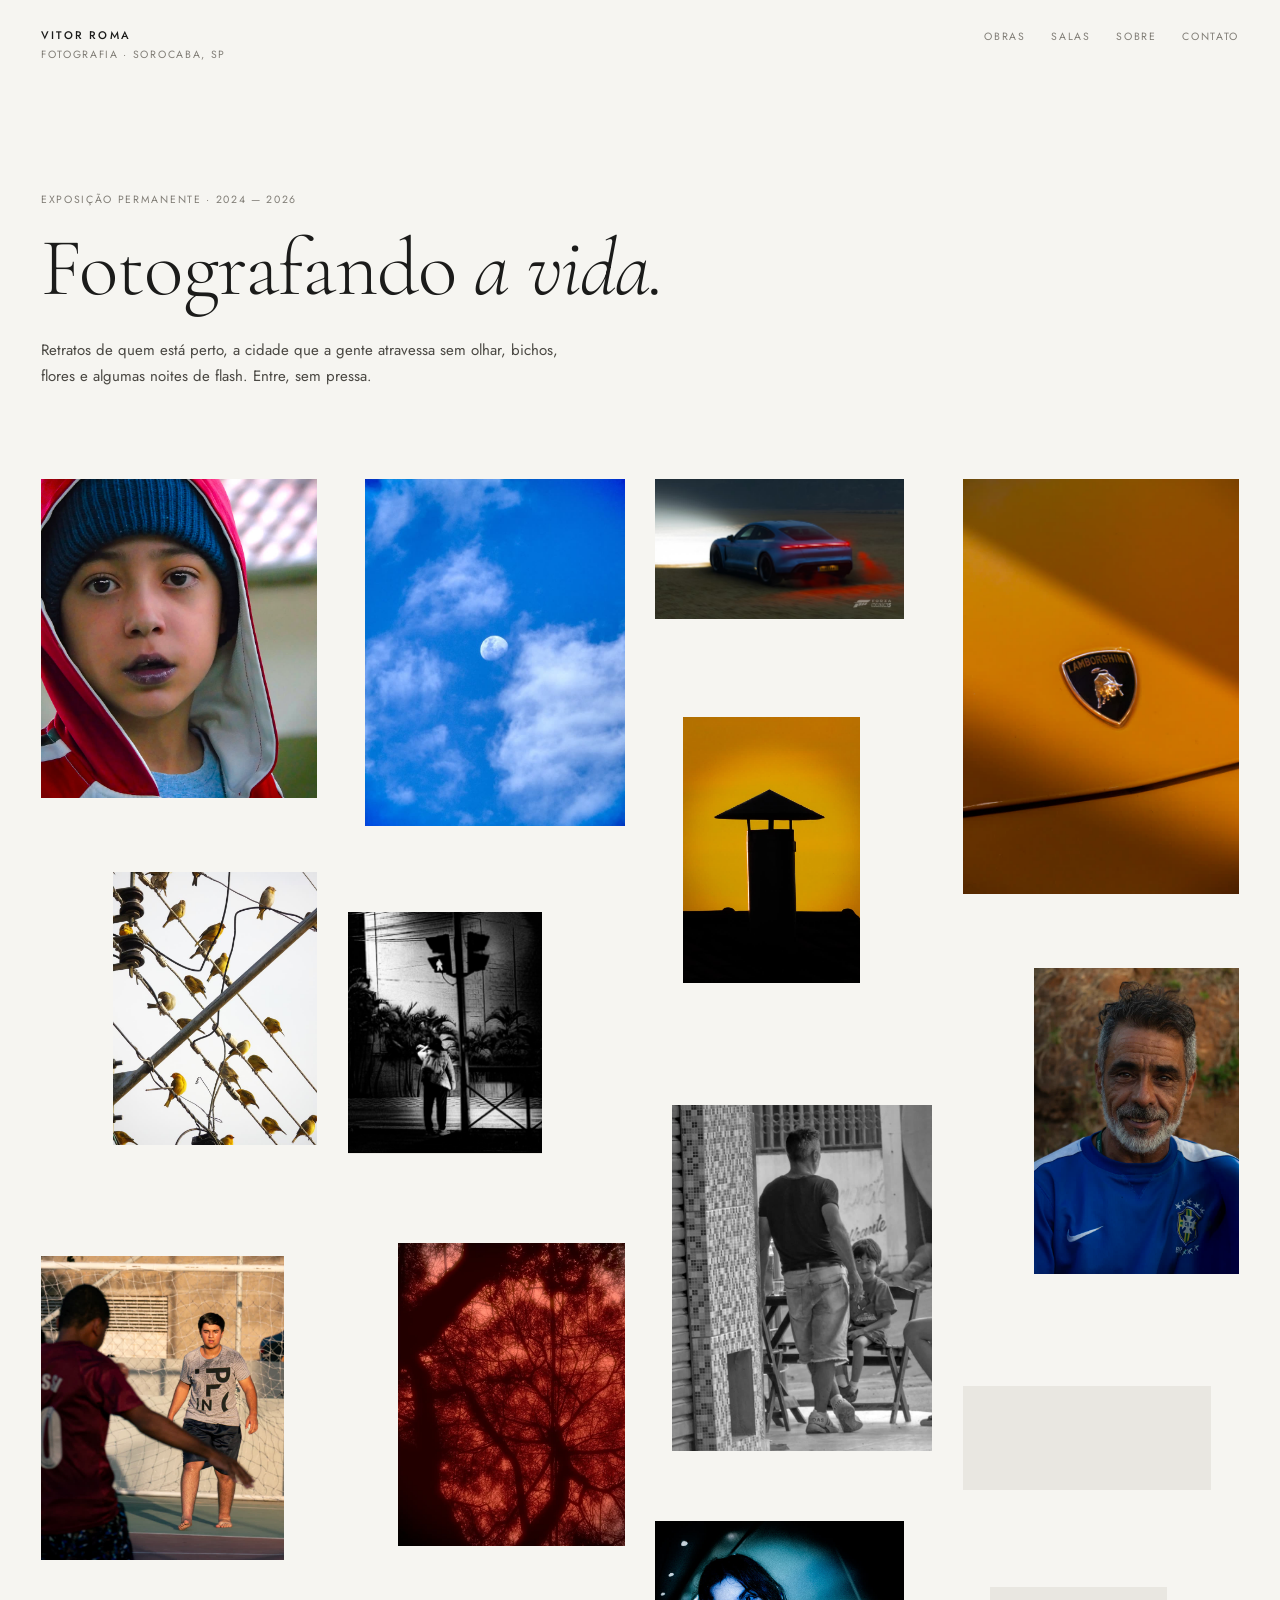
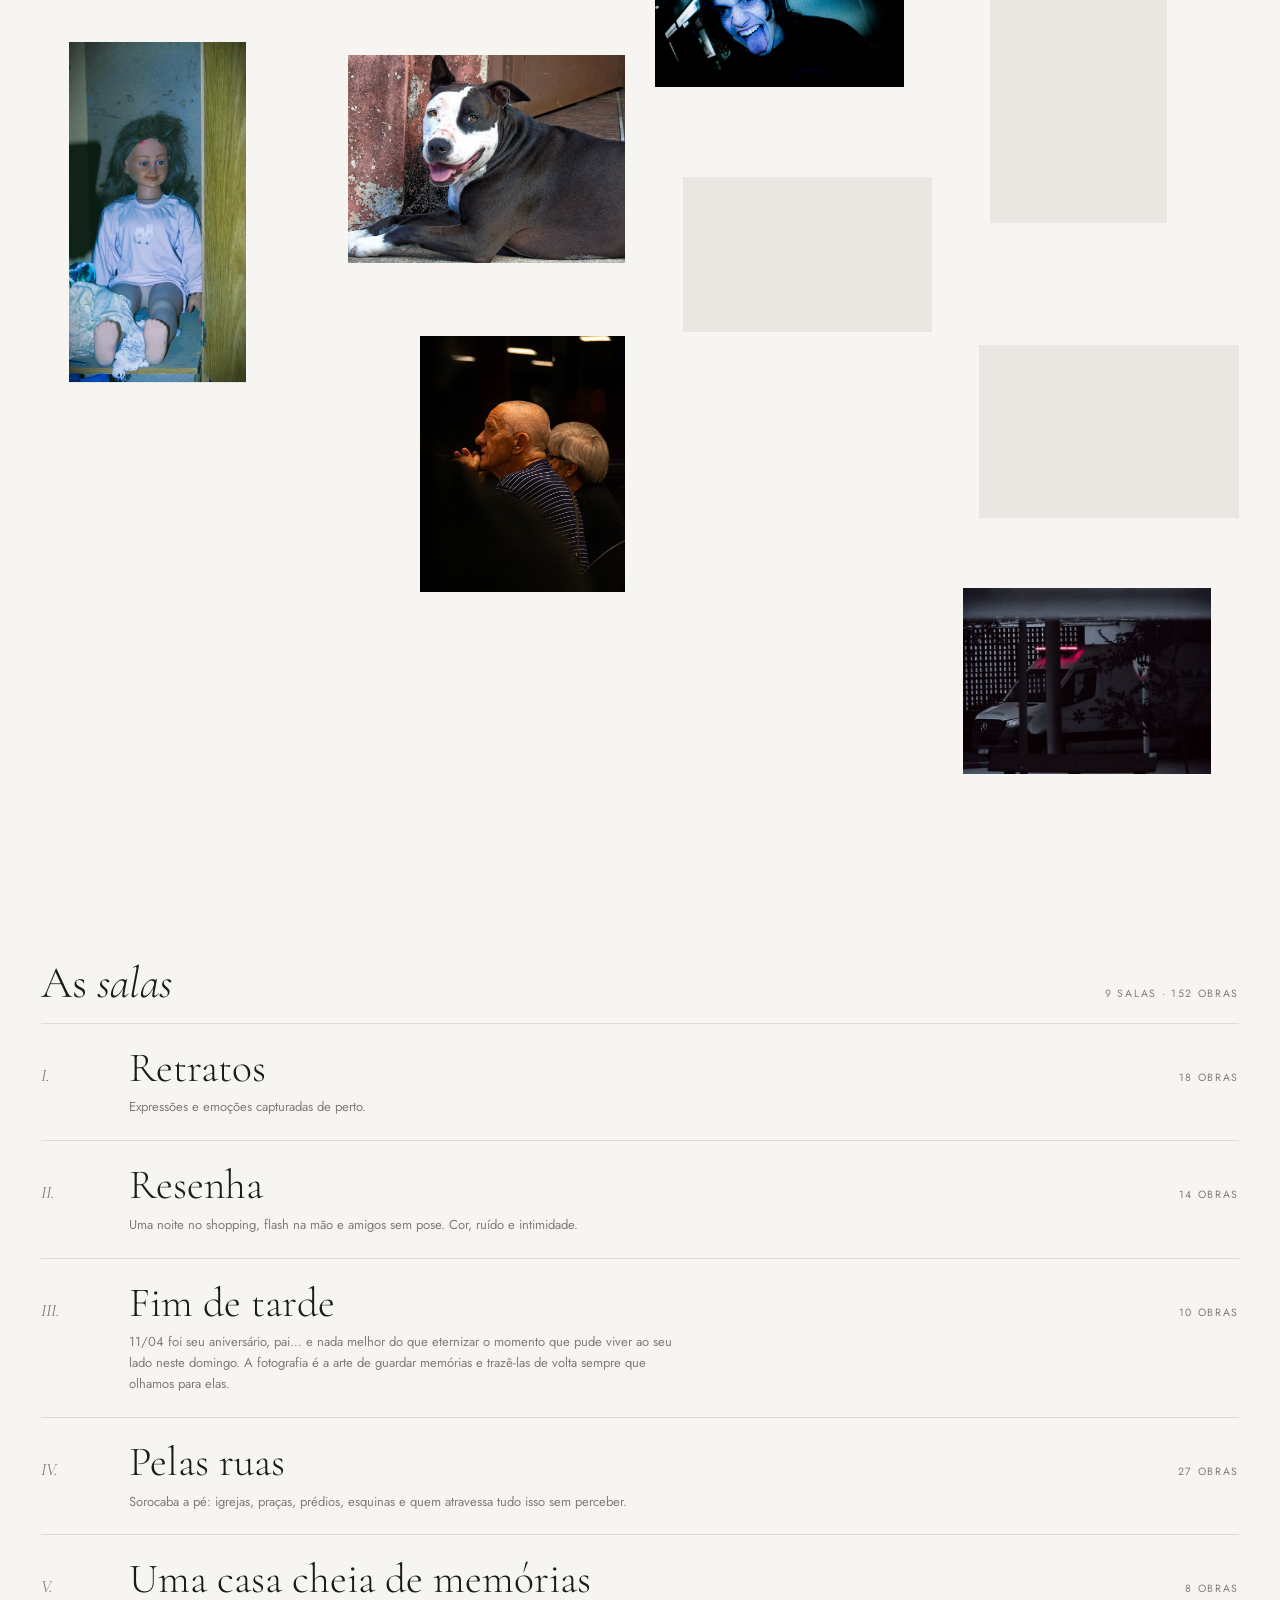
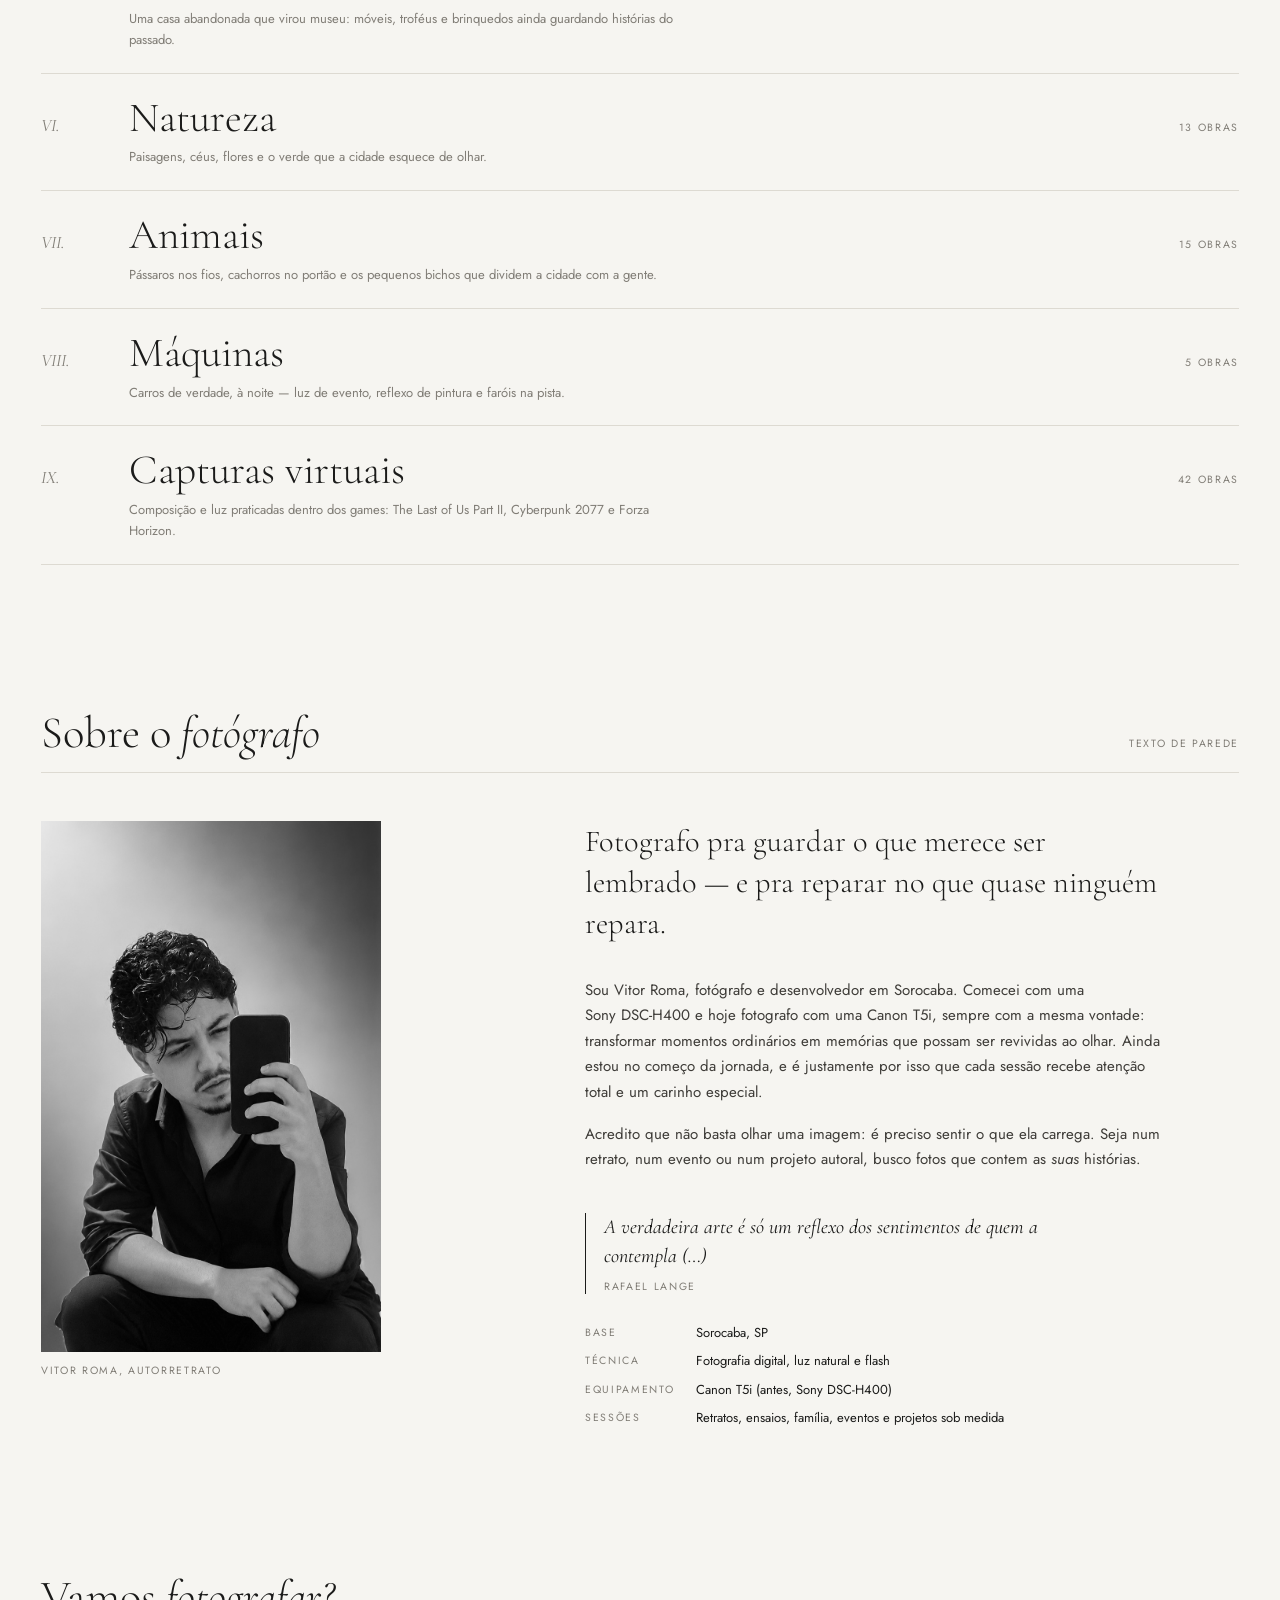
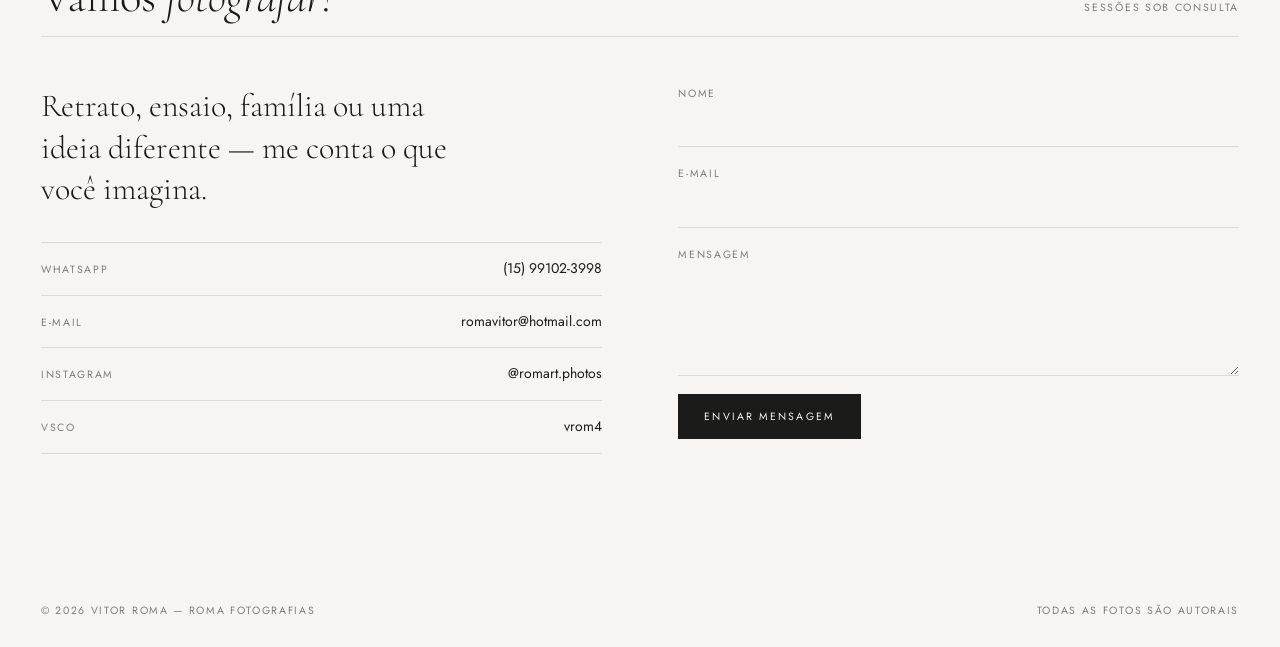
==== index.html @ 72757353 "fix(sobre): texto novo e modelos de câmera sem quebra no hífen Co-Authored-By: Claude Opus 5.5 <nore" ====
<!DOCTYPE html>
<html lang="pt-BR">
<head>
    <meta charset="UTF-8">
    <meta name="viewport" content="width=device-width, initial-scale=1.0">
    <title>Vitor Roma — Fotografia | Sorocaba/SP</title>
    <meta name="description" content="Exposição permanente de Vitor Roma, fotógrafo em Sorocaba/SP: retratos, cidade, natureza e noites de flash. Sessões e ensaios sob consulta.">
    <link rel="canonical" href="https://romavitordev.github.io/romafotografias/">
    <link rel="icon" type="image/svg+xml" href="favicon.svg">
    <link rel="icon" type="image/png" sizes="32x32" href="favicon.png">
    <link rel="shortcut icon" href="favicon.ico">
    <link rel="apple-touch-icon" href="apple-touch-icon.png">

    <meta property="og:type" content="website">
    <meta property="og:locale" content="pt_BR">
    <meta property="og:url" content="https://romavitordev.github.io/romafotografias/">
    <meta property="og:site_name" content="Roma Fotografias">
    <meta property="og:title" content="Vitor Roma — Fotografia">
    <meta property="og:description" content="Exposição permanente: retratos, cidade, natureza e noites de flash. Sorocaba/SP.">
    <meta property="og:image" content="https://romavitordev.github.io/romafotografias/TardeFotos/tar_sorriso.jpg">
    <meta name="twitter:card" content="summary_large_image">

    <link rel="preconnect" href="https://fonts.googleapis.com">
    <link rel="preconnect" href="https://fonts.gstatic.com" crossorigin>
    <link href="https://fonts.googleapis.com/css2?family=Cormorant+Garamond:ital,wght@0,300;0,400;1,300;1,400&family=Jost:wght@400;500&display=swap" rel="stylesheet">
    <link rel="stylesheet" href="assets/styles.css">
    <link rel="preload" href="galeria/fotos.json" as="fetch" crossorigin>
    <meta name="theme-color" content="#f6f5f1">

    <script type="application/ld+json">
    {
      "@context": "https://schema.org",
      "@type": "Person",
      "name": "Vitor Roma",
      "jobTitle": "Fotógrafo",
      "url": "https://romavitordev.github.io/romafotografias/",
      "image": "https://romavitordev.github.io/romafotografias/perfil/selfie.jpg",
      "address": { "@type": "PostalAddress", "addressLocality": "Sorocaba", "addressRegion": "SP", "addressCountry": "BR" },
      "sameAs": ["https://instagram.com/romart.photos", "https://vsco.co/vrom4/gallery"]
    }
    </script>
</head>
<body>
    <a class="pular" href="#obras">Pular para as obras</a>

    <header class="topo">
        <a class="assinatura" href="index.html" aria-label="Vitor Roma — início">
            <strong>Vitor Roma</strong>
            <span>Fotografia · Sorocaba, SP</span>
        </a>
        <nav class="menu" aria-label="Navegação principal">
            <a href="#obras">Obras</a>
            <a href="#salas">Salas</a>
            <a href="#sobre">Sobre</a>
            <a href="#contato">Contato</a>
        </nav>
    </header>

    <main>
        <section class="abertura" aria-labelledby="titulo-expo">
            <p class="rotulo">Exposição permanente · 2024 — <span data-ano>2026</span></p>
            <h1 id="titulo-expo">Fotografando <em>a vida.</em></h1>
            <p class="texto">
                Retratos de quem está perto, a cidade que a gente atravessa sem olhar,
                bichos, flores e algumas noites de flash. Entre, sem pressa.
            </p>
        </section>

        <section id="obras" aria-label="Obras em destaque">
            <div id="parede-destaques" class="parede">
                <noscript><p class="rotulo">Ative o JavaScript para ver a exposição — ou veja as fotos no
                <a href="https://instagram.com/romart.photos">Instagram</a>.</p></noscript>
            </div>
        </section>

        <section id="salas" class="secao" aria-labelledby="titulo-salas">
            <div class="secao-cabeca">
                <h2 id="titulo-salas">As <em>salas</em></h2>
                <p class="rotulo" id="contagem-obras"></p>
            </div>
            <ol id="indice-salas" class="salas"></ol>
        </section>

        <section id="sobre" class="secao" aria-labelledby="titulo-sobre">
            <div class="secao-cabeca">
                <h2 id="titulo-sobre">Sobre o <em>fotógrafo</em></h2>
                <p class="rotulo">Texto de parede</p>
            </div>
            <div class="sobre">
                <figure>
                    <img src="perfil/selfie.jpg" alt="Vitor Roma" width="865" height="1350" loading="lazy">
                    <figcaption class="rotulo">Vitor Roma, autorretrato</figcaption>
                </figure>
                <div class="texto">
                    <p class="grande">
                        Fotografo pra guardar o que merece ser lembrado — e pra
                        reparar no que quase ninguém repara.
                    </p>
                    <p>
                        Sou Vitor Roma, fotógrafo e desenvolvedor em Sorocaba. Comecei com uma
                        <span class="inteiro">Sony DSC-H400</span> e hoje fotografo com uma
                        <span class="inteiro">Canon T5i</span>, sempre com a mesma vontade:
                        transformar momentos ordinários em memórias que possam ser revividas
                        ao olhar. Ainda estou no começo da jornada, e é justamente por isso que
                        cada sessão recebe atenção total e um carinho especial.
                    </p>
                    <p>
                        Acredito que não basta olhar uma imagem: é preciso sentir o que ela carrega.
                        Seja num retrato, num evento ou num projeto autoral, busco fotos que contem
                        as <em>suas</em> histórias.
                    </p>
                    <blockquote>
                        A verdadeira arte é só um reflexo dos sentimentos de quem a contempla (…)
                        <cite>Rafael Lange</cite>
                    </blockquote>
                    <dl class="ficha">
                        <dt>Base</dt><dd>Sorocaba, SP</dd>
                        <dt>Técnica</dt><dd>Fotografia digital, luz natural e flash</dd>
                        <dt>Equipamento</dt><dd><span class="inteiro">Canon T5i</span> (antes, <span class="inteiro">Sony DSC-H400</span>)</dd>
                        <dt>Sessões</dt><dd>Retratos, ensaios, família, eventos e projetos sob medida</dd>
                    </dl>
                </div>
            </div>
        </section>

        <section id="contato" class="secao" aria-labelledby="titulo-contato">
            <div class="secao-cabeca">
                <h2 id="titulo-contato">Vamos <em>fotografar?</em></h2>
                <p class="rotulo">Sessões sob consulta</p>
            </div>
            <div class="contato">
                <div>
                    <p class="convite">Retrato, ensaio, família ou uma ideia diferente — me conta o que você imagina.</p>
                    <ul class="canais">
                        <li><a href="https://wa.me/5515991023998?text=Oi%2C%20Vitor!%20Vi%20seu%20site%20e%20quero%20conversar%20sobre%20uma%20sess%C3%A3o%20de%20fotos." target="_blank" rel="noopener noreferrer"><span>WhatsApp</span><span>(15) 99102-3998</span></a></li>
                        <li><a href="mailto:romavitor@hotmail.com"><span>E-mail</span><span>romavitor@hotmail.com</span></a></li>
                        <li><a href="https://instagram.com/romart.photos" target="_blank" rel="noopener noreferrer"><span>Instagram</span><span>@romart.photos</span></a></li>
                        <li><a href="https://vsco.co/vrom4/gallery" target="_blank" rel="noopener noreferrer"><span>VSCO</span><span>vrom4</span></a></li>
                    </ul>
                </div>

                <form id="form-contato" class="form" action="https://formspree.io/f/xzdjebek" method="POST">
                    <label><span class="rotulo">Nome</span><input type="text" name="nome" autocomplete="name" required></label>
                    <label><span class="rotulo">E-mail</span><input type="email" name="email" autocomplete="email" required></label>
                    <label><span class="rotulo">Mensagem</span><textarea name="mensagem" required></textarea></label>
                    <input type="hidden" name="_subject" value="Novo contato do site Roma Fotografias">
                    <button type="submit">Enviar mensagem</button>
                    <p id="form-status" class="form-status" role="status" aria-live="polite"></p>
                </form>
            </div>
        </section>
    </main>

    <footer class="rodape">
        <p class="rotulo">© <span data-ano>2026</span> Vitor Roma — Roma Fotografias</p>
        <p class="rotulo">Todas as fotos são autorais</p>
    </footer>

    <div id="lightbox" class="lightbox" role="dialog" aria-modal="true" aria-label="Obra ampliada" aria-hidden="true">
        <div class="lb-topo">
            <span class="rotulo lb-contador"></span>
            <button class="fechar" type="button">Fechar ✕</button>
        </div>
        <div class="lb-palco"><img src="" alt=""></div>
        <div class="lb-base">
            <p class="rotulo lb-legenda"><b></b><span></span></p>
            <div class="lb-nav">
                <button class="ant" type="button">← Anterior</button>
                <button class="prox" type="button">Próxima →</button>
            </div>
        </div>
    </div>

    <script src="assets/main.js" defer></script>
</body>
</html>
---- assets/styles.css ----
/* ============================================================
   ROMA FOTOGRAFIAS — exposição
   Parede branca, tipografia pequena, fotos penduradas em
   alturas e larguras diferentes. A foto é o assunto; o resto
   sai do caminho.
   ============================================================ */

:root {
  --parede: #f6f5f1;
  --tinta: #1b1b1a;
  --suave: #807d76;
  --linha: #dddad2;
  --serif: 'Cormorant Garamond', 'Times New Roman', serif;
  --sans: 'Jost', 'Helvetica Neue', Arial, sans-serif;
  --margem: clamp(16px, 3.2vw, 48px);
  --vao: clamp(18px, 2.4vw, 36px);
}

*,
*::before,
*::after { box-sizing: border-box; }

html { scroll-behavior: smooth; -webkit-text-size-adjust: 100%; }

body {
  margin: 0;
  background: var(--parede);
  color: var(--tinta);
  font-family: var(--sans);
  font-weight: 400;
  font-size: 15px;
  line-height: 1.7;
  -webkit-font-smoothing: antialiased;
  overflow-x: hidden;
}

img { display: block; max-width: 100%; height: auto; }
a { color: inherit; text-decoration: none; }
::selection { background: var(--tinta); color: var(--parede); }

:focus-visible { outline: 1px solid var(--tinta); outline-offset: 4px; }

.pular {
  position: absolute;
  left: -999px;
  top: 8px;
  background: var(--tinta);
  color: var(--parede);
  padding: 6px 12px;
  z-index: 100;
}
.pular:focus { left: 8px; }

/* ---------- Rótulos (o "texto de museu") ---------- */
.rotulo {
  font-family: var(--sans);
  font-size: 10.5px;
  font-weight: 400;
  letter-spacing: 0.16em;
  text-transform: uppercase;
  color: var(--suave);
  margin: 0;
}

/* ---------- Cabeçalho ---------- */
.topo {
  display: flex;
  justify-content: space-between;
  align-items: flex-start;
  gap: 24px;
  padding: 26px var(--margem) 0;
}

.assinatura { display: block; line-height: 1.8; }
.assinatura strong {
  display: block;
  font-weight: 500;
  font-size: 11px;
  letter-spacing: 0.2em;
  text-transform: uppercase;
  color: var(--tinta);
}
.assinatura span {
  display: block;
  font-size: 10.5px;
  letter-spacing: 0.16em;
  text-transform: uppercase;
  color: var(--suave);
}

.menu {
  display: flex;
  flex-wrap: wrap;
  justify-content: flex-end;
  gap: 4px clamp(14px, 2vw, 28px);
  font-size: 10.5px;
  letter-spacing: 0.16em;
  text-transform: uppercase;
  padding-top: 2px;
}
.menu a { color: var(--suave); transition: color 0.25s; }
.menu a:hover,
.menu a[aria-current] { color: var(--tinta); }

/* ---------- Abertura da exposição ---------- */
.abertura {
  padding: clamp(72px, 14vh, 150px) var(--margem) clamp(56px, 10vh, 110px);
  max-width: 1100px;
}
.abertura h1,
.sala-cabeca h1 {
  font-family: var(--serif);
  font-weight: 300;
  font-size: clamp(2.6rem, 6.4vw, 5.6rem);
  line-height: 1.02;
  letter-spacing: -0.01em;
  margin: 18px 0 0;
}
.abertura h1 em,
.sala-cabeca h1 em { font-style: italic; }
.abertura p.texto {
  max-width: 34rem;
  margin: 28px 0 0;
  color: #4a4843;
}

/* ---------- A parede ---------- */
.parede {
  column-count: 4;
  column-gap: var(--vao);
  padding: 0 var(--margem);
}
@media (max-width: 1100px) { .parede { column-count: 3; } }
/* salas com poucas obras: menos colunas, parede menos vazia */
@media (min-width: 761px) { .parede.pequena { column-count: 3; } }
@media (max-width: 760px)  { .parede { column-count: 2; } }
@media (max-width: 480px)  { .parede { column-count: 1; } }

.obra {
  break-inside: avoid;
  width: var(--w, 100%);
  margin: 0 0 var(--mb, 44px) var(--ml, 0);
  cursor: zoom-in;
  opacity: 0;
  transform: translateY(14px);
  transition: opacity 0.9s ease, transform 0.9s ease;
}
.obra.on { opacity: 1; transform: none; }

.obra .moldura { display: block; background: #e9e7e1; overflow: hidden; }
.obra img { width: 100%; height: auto; transition: opacity 0.4s ease; }
.obra:hover img { opacity: 0.86; }

.obra figcaption {
  display: flex;
  gap: 10px;
  margin-top: 10px;
  font-size: 10.5px;
  letter-spacing: 0.1em;
  text-transform: uppercase;
  color: var(--suave);
  line-height: 1.5;
  opacity: 0;
  transition: opacity 0.35s ease;
}
.obra figcaption b { font-weight: 400; color: var(--tinta); }
.obra:hover figcaption,
.obra:focus-visible figcaption { opacity: 1; }
@media (hover: none) { .obra figcaption { opacity: 1; } }

/* ---------- Seções ---------- */
.secao { padding: clamp(90px, 16vh, 170px) var(--margem) 0; }
.secao-cabeca {
  display: flex;
  justify-content: space-between;
  align-items: baseline;
  gap: 20px;
  border-bottom: 1px solid var(--linha);
  padding-bottom: 14px;
}
.secao h2 {
  font-family: var(--serif);
  font-weight: 300;
  font-size: clamp(1.9rem, 3.6vw, 2.8rem);
  line-height: 1.1;
  margin: 0;
}
.secao h2 em { font-style: italic; }

/* ---------- Índice das salas ---------- */
.salas { list-style: none; margin: 0; padding: 0; }
.salas li { border-bottom: 1px solid var(--linha); }
.salas a {
  display: grid;
  grid-template-columns: 4.5rem 1fr auto;
  align-items: baseline;
  gap: 16px;
  padding: 22px 0;
  transition: padding 0.35s ease;
}
.salas .num { font-family: var(--serif); font-style: italic; font-size: 1.1rem; color: var(--suave); }
.salas .nome {
  font-family: var(--serif);
  font-weight: 300;
  font-size: clamp(1.6rem, 3.4vw, 2.6rem);
  line-height: 1.1;
}
.salas .desc {
  display: block;
  font-family: var(--sans);
  font-size: 13px;
  line-height: 1.6;
  color: var(--suave);
  margin-top: 6px;
  max-width: 34rem;
}
.salas .qtd { font-size: 10.5px; letter-spacing: 0.16em; text-transform: uppercase; color: var(--suave); white-space: nowrap; }
.salas a:hover { padding-left: 14px; }
.salas a:hover .num { color: var(--tinta); }

/* prévia da capa que acompanha o cursor (só em telas com mouse) */
.previa {
  position: fixed;
  top: 0;
  left: 0;
  width: 240px;
  pointer-events: none;
  z-index: 20;
  opacity: 0;
  transition: opacity 0.25s ease;
}
.previa.on { opacity: 1; }
.previa img { width: 100%; box-shadow: 0 18px 40px rgba(0, 0, 0, 0.12); }
@media (hover: none), (max-width: 760px) { .previa { display: none; } }

.salas .mini { display: none; }
@media (max-width: 760px) {
  .salas a { grid-template-columns: 64px 1fr; gap: 16px; align-items: center; }
  .salas .num, .salas .qtd { display: none; }
  .salas .mini { display: block; width: 64px; height: 80px; object-fit: cover; }
  .salas .nome { font-size: 1.6rem; }
  .salas a:hover { padding-left: 0; }
}

/* ---------- Sobre ---------- */
.sobre {
  display: grid;
  grid-template-columns: minmax(0, 5fr) minmax(0, 7fr);
  gap: clamp(32px, 6vw, 96px);
  margin-top: 48px;
  align-items: start;
}
.sobre figure { margin: 0; max-width: 340px; }
.sobre figure img { width: 100%; filter: grayscale(1); }
.sobre figcaption { margin-top: 10px; }
.sobre .texto p { margin: 0 0 1.1em; max-width: 36rem; color: #3e3c38; }
/* nomes de modelo (ex.: DSC-H400) nunca quebram no hífen */
.inteiro { white-space: nowrap; }
.sobre .texto p.grande {
  font-family: var(--serif);
  font-weight: 300;
  font-size: clamp(1.4rem, 2.4vw, 1.9rem);
  line-height: 1.35;
  color: var(--tinta);
}
.sobre blockquote {
  margin: 2em 0 0;
  padding: 0 0 0 18px;
  border-left: 1px solid var(--tinta);
  font-family: var(--serif);
  font-style: italic;
  font-size: 1.25rem;
  line-height: 1.45;
  max-width: 30rem;
}
.sobre blockquote cite {
  display: block;
  margin-top: 8px;
  font-family: var(--sans);
  font-style: normal;
  font-size: 10.5px;
  letter-spacing: 0.16em;
  text-transform: uppercase;
  color: var(--suave);
}
.ficha {
  display: grid;
  grid-template-columns: auto 1fr;
  gap: 6px 22px;
  margin: 2.2em 0 0;
  font-size: 13px;
}
.ficha dt { font-size: 10.5px; letter-spacing: 0.16em; text-transform: uppercase; color: var(--suave); padding-top: 2px; }
.ficha dd { margin: 0; }
@media (max-width: 760px) {
  .sobre { grid-template-columns: 1fr; }
  .sobre figure { max-width: 220px; }
}

/* ---------- Contato ---------- */
.contato {
  display: grid;
  grid-template-columns: minmax(0, 1fr) minmax(0, 1fr);
  gap: clamp(32px, 6vw, 96px);
  margin-top: 48px;
}
.contato .convite {
  font-family: var(--serif);
  font-weight: 300;
  font-size: clamp(1.5rem, 2.6vw, 2rem);
  line-height: 1.3;
  margin: 0 0 32px;
  max-width: 26rem;
}
.canais { list-style: none; margin: 0; padding: 0; }
.canais li { border-top: 1px solid var(--linha); }
.canais li:last-child { border-bottom: 1px solid var(--linha); }
.canais a {
  display: flex;
  justify-content: space-between;
  align-items: baseline;
  gap: 16px;
  padding: 14px 0;
  font-size: 14px;
}
.canais a span:first-child { font-size: 10.5px; letter-spacing: 0.16em; text-transform: uppercase; color: var(--suave); }
.canais a:hover span:last-child { text-decoration: underline; text-underline-offset: 4px; }

.form { display: grid; gap: 18px; align-content: start; }
.form label { display: grid; gap: 2px; }
.form input,
.form textarea {
  font: inherit;
  font-size: 15px;
  color: var(--tinta);
  background: transparent;
  border: 0;
  border-bottom: 1px solid var(--linha);
  border-radius: 0;
  padding: 8px 0;
  width: 100%;
  transition: border-color 0.25s;
}
.form textarea { min-height: 110px; resize: vertical; }
.form input:focus,
.form textarea:focus { outline: none; border-bottom-color: var(--tinta); }
.form button {
  justify-self: start;
  font: inherit;
  font-size: 10.5px;
  letter-spacing: 0.2em;
  text-transform: uppercase;
  color: var(--parede);
  background: var(--tinta);
  border: 0;
  padding: 14px 26px;
  cursor: pointer;
  transition: opacity 0.25s;
}
.form button:hover { opacity: 0.8; }
.form button:disabled { opacity: 0.5; cursor: wait; }
.form-status { font-size: 13px; margin: 0; min-height: 1.4em; color: var(--suave); }
.form-status.ok { color: #2f6b3a; }
.form-status.erro { color: #9b2c2c; }
@media (max-width: 760px) { .contato { grid-template-columns: 1fr; } }

/* ---------- Página de sala ---------- */
.sala-cabeca {
  padding: clamp(64px, 12vh, 130px) var(--margem) clamp(48px, 8vh, 90px);
  display: grid;
  grid-template-columns: minmax(0, 7fr) minmax(0, 4fr);
  gap: 32px;
  align-items: end;
}
.sala-cabeca .desc { color: #4a4843; max-width: 26rem; margin: 0 0 14px; }
@media (max-width: 760px) { .sala-cabeca { grid-template-columns: 1fr; gap: 20px; } }

.corredor {
  display: flex;
  justify-content: space-between;
  gap: 20px;
  margin: clamp(60px, 10vh, 110px) var(--margem) 0;
  padding-top: 18px;
  border-top: 1px solid var(--linha);
}
.corredor a { display: grid; gap: 4px; max-width: 48%; }
.corredor a:last-child { text-align: right; justify-items: end; margin-left: auto; }
.corredor strong { font-family: var(--serif); font-weight: 300; font-size: clamp(1.3rem, 2.4vw, 1.9rem); line-height: 1.15; }
.corredor a:hover strong { font-style: italic; }

/* ---------- Rodapé ---------- */
.rodape {
  display: flex;
  justify-content: space-between;
  flex-wrap: wrap;
  gap: 10px 24px;
  padding: clamp(80px, 14vh, 140px) var(--margem) 28px;
}

/* ---------- Lightbox ---------- */
.lightbox {
  position: fixed;
  inset: 0;
  z-index: 50;
  background: var(--parede);
  display: grid;
  grid-template-rows: auto minmax(0, 1fr) auto;
  opacity: 0;
  visibility: hidden;
  transition: opacity 0.3s ease, visibility 0.3s;
}
.lightbox.aberto { opacity: 1; visibility: visible; }
.lb-topo,
.lb-base {
  display: flex;
  justify-content: space-between;
  align-items: center;
  gap: 16px;
  padding: 18px var(--margem);
}
.lightbox button {
  font: inherit;
  font-size: 10.5px;
  letter-spacing: 0.16em;
  text-transform: uppercase;
  color: var(--suave);
  background: none;
  border: 0;
  padding: 8px 0;
  cursor: pointer;
}
.lightbox button:hover { color: var(--tinta); }
.lb-palco {
  display: flex;
  align-items: center;
  justify-content: center;
  min-height: 0;
  padding: 0 var(--margem);
}
.lb-palco img {
  max-width: 100%;
  max-height: 100%;
  width: auto;
  height: auto;
  object-fit: contain;
  transition: opacity 0.25s ease;
}
.lb-palco img.carregando { opacity: 0.3; }
.lb-legenda b {
  display: block;
  font-family: var(--serif);
  font-weight: 300;
  font-size: 1.25rem;
  letter-spacing: 0;
  text-transform: none;
  color: var(--tinta);
  line-height: 1.3;
}
.lb-nav { display: flex; gap: 22px; flex-shrink: 0; }

@media (prefers-reduced-motion: reduce) {
  html { scroll-behavior: auto; }
  .obra { opacity: 1; transform: none; transition: none; }
}
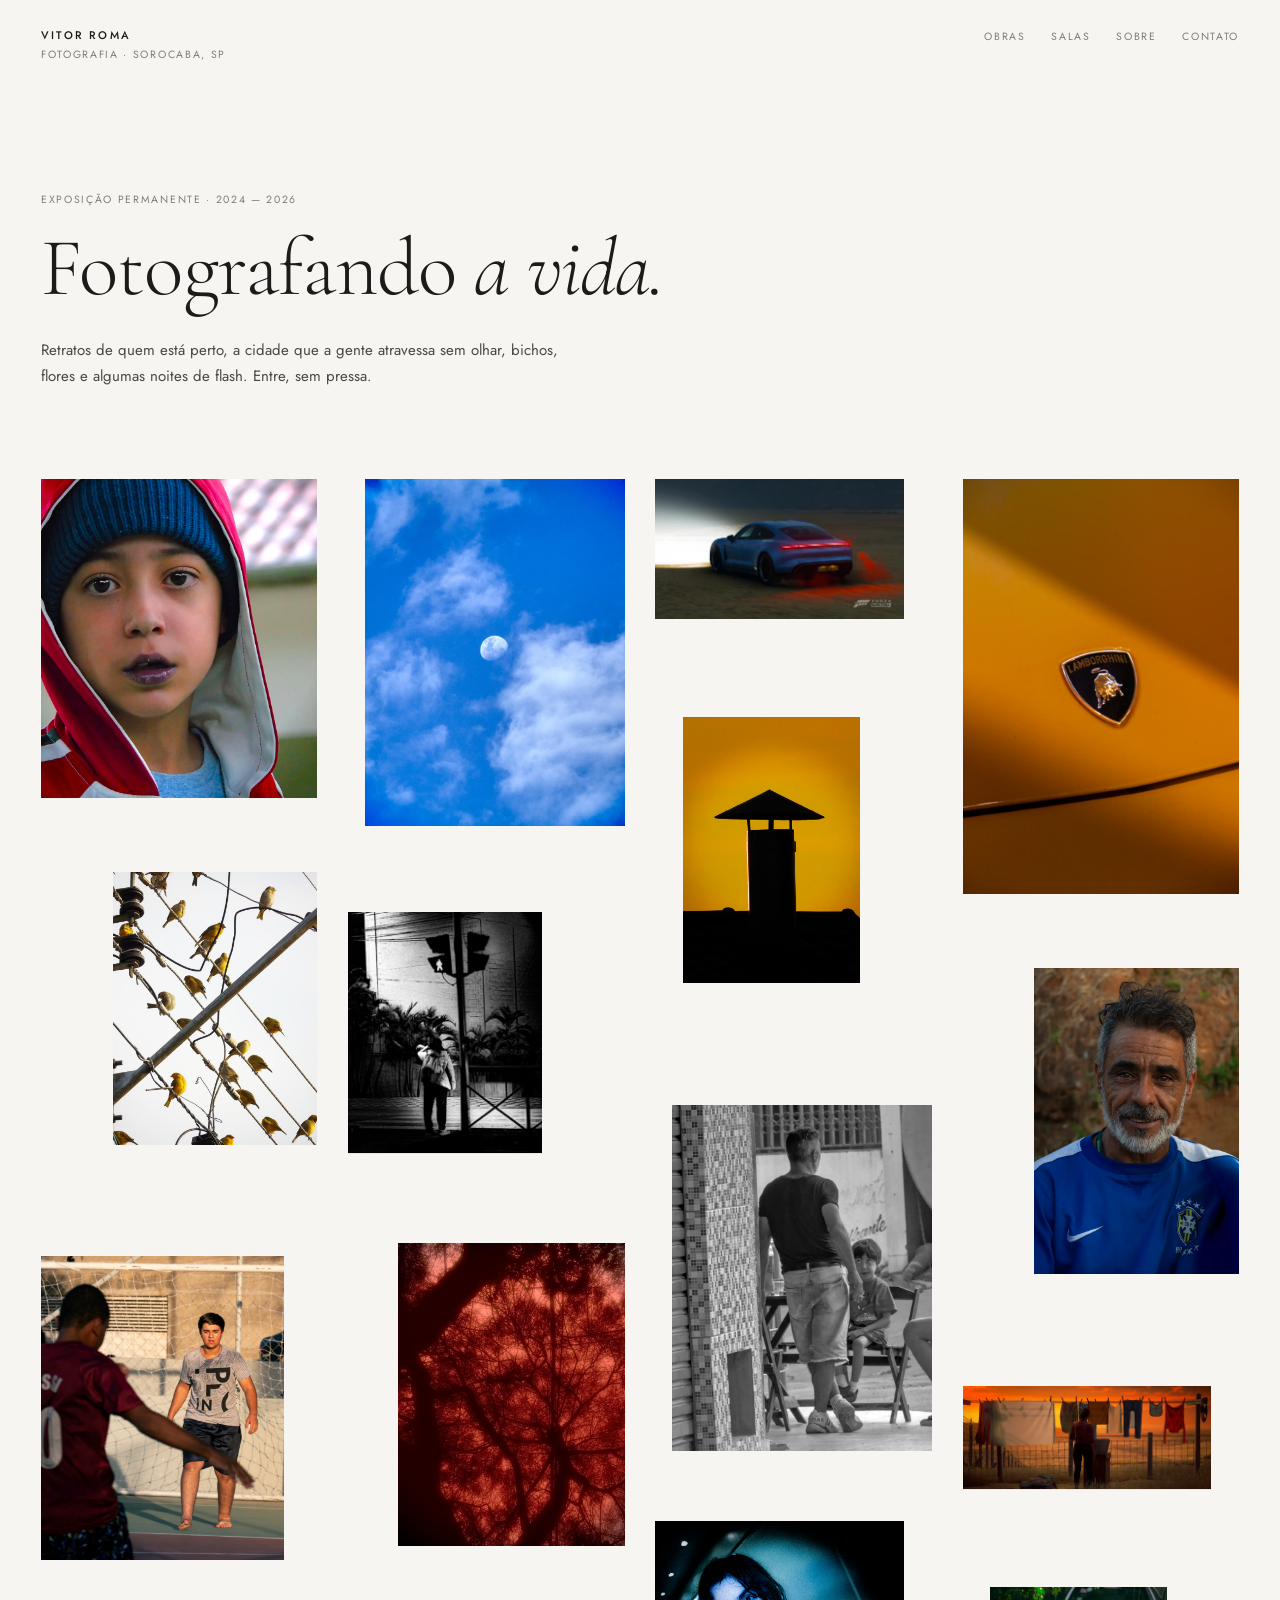
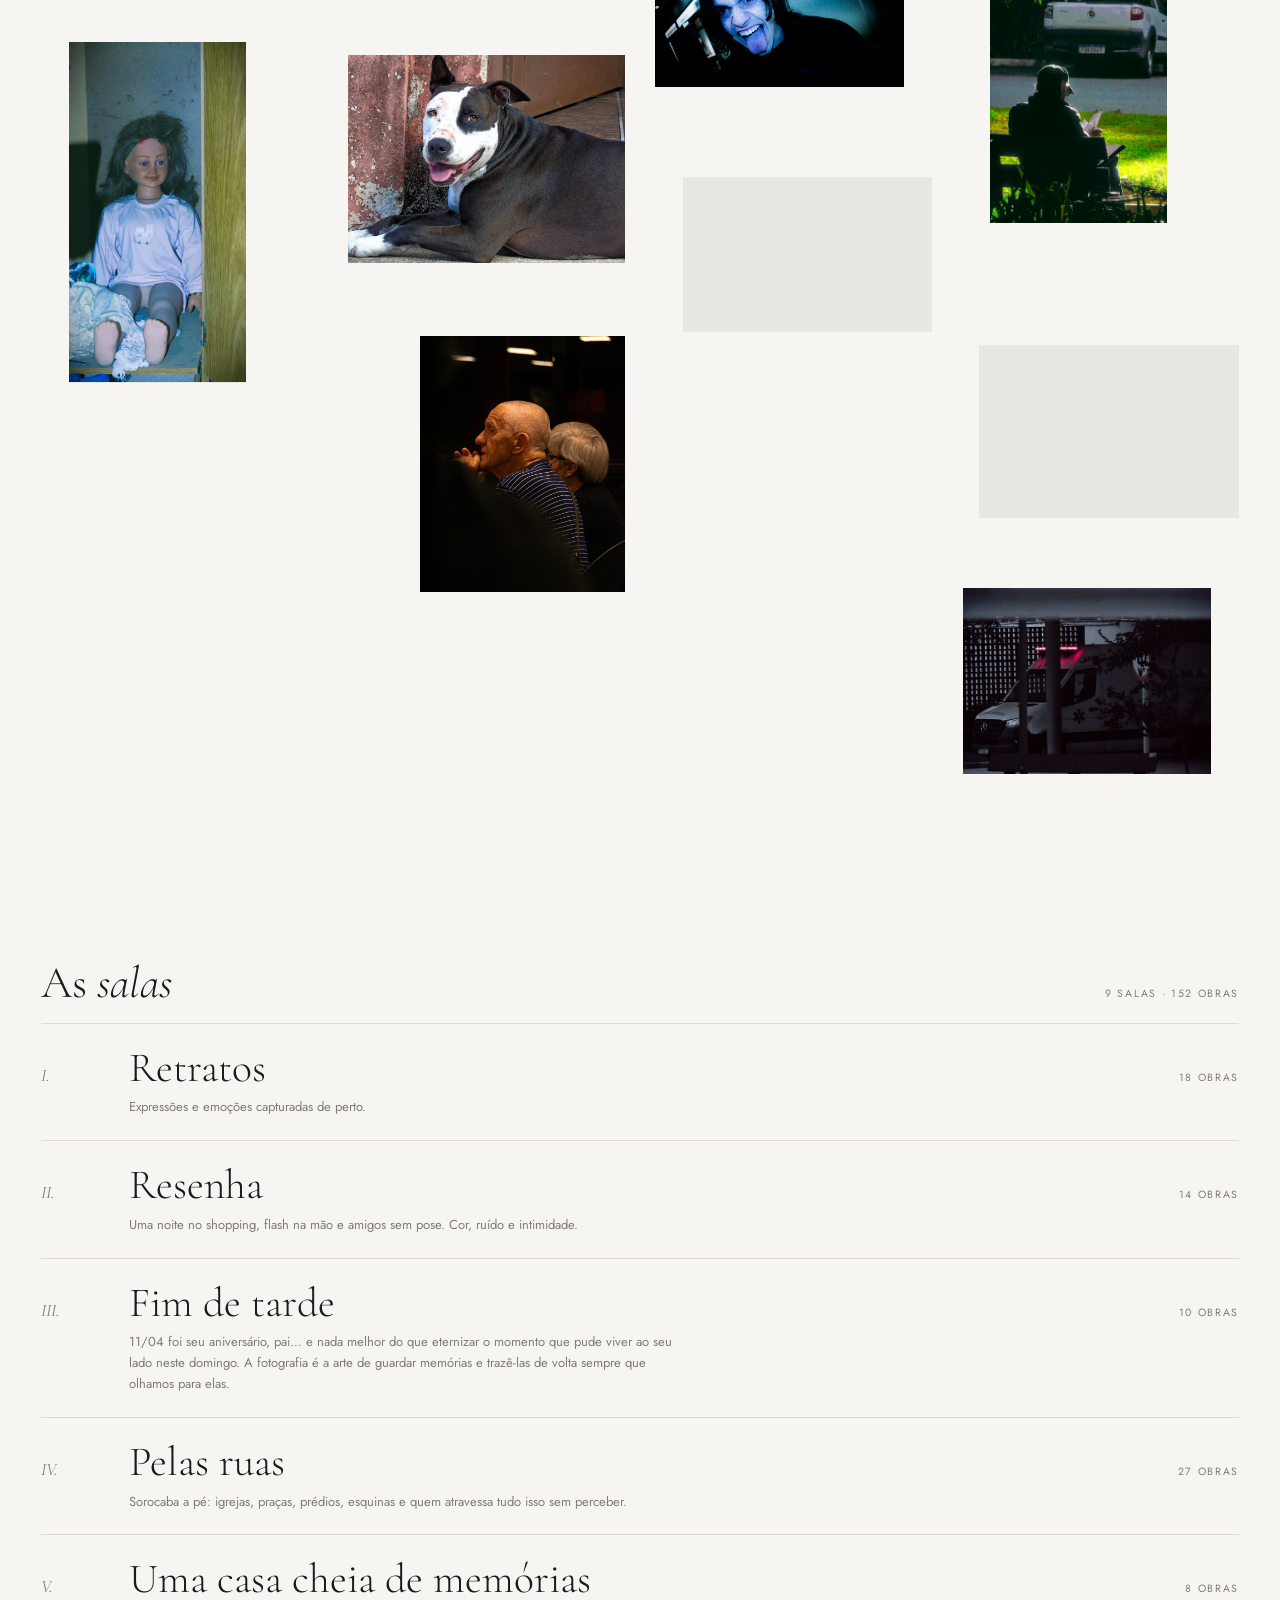
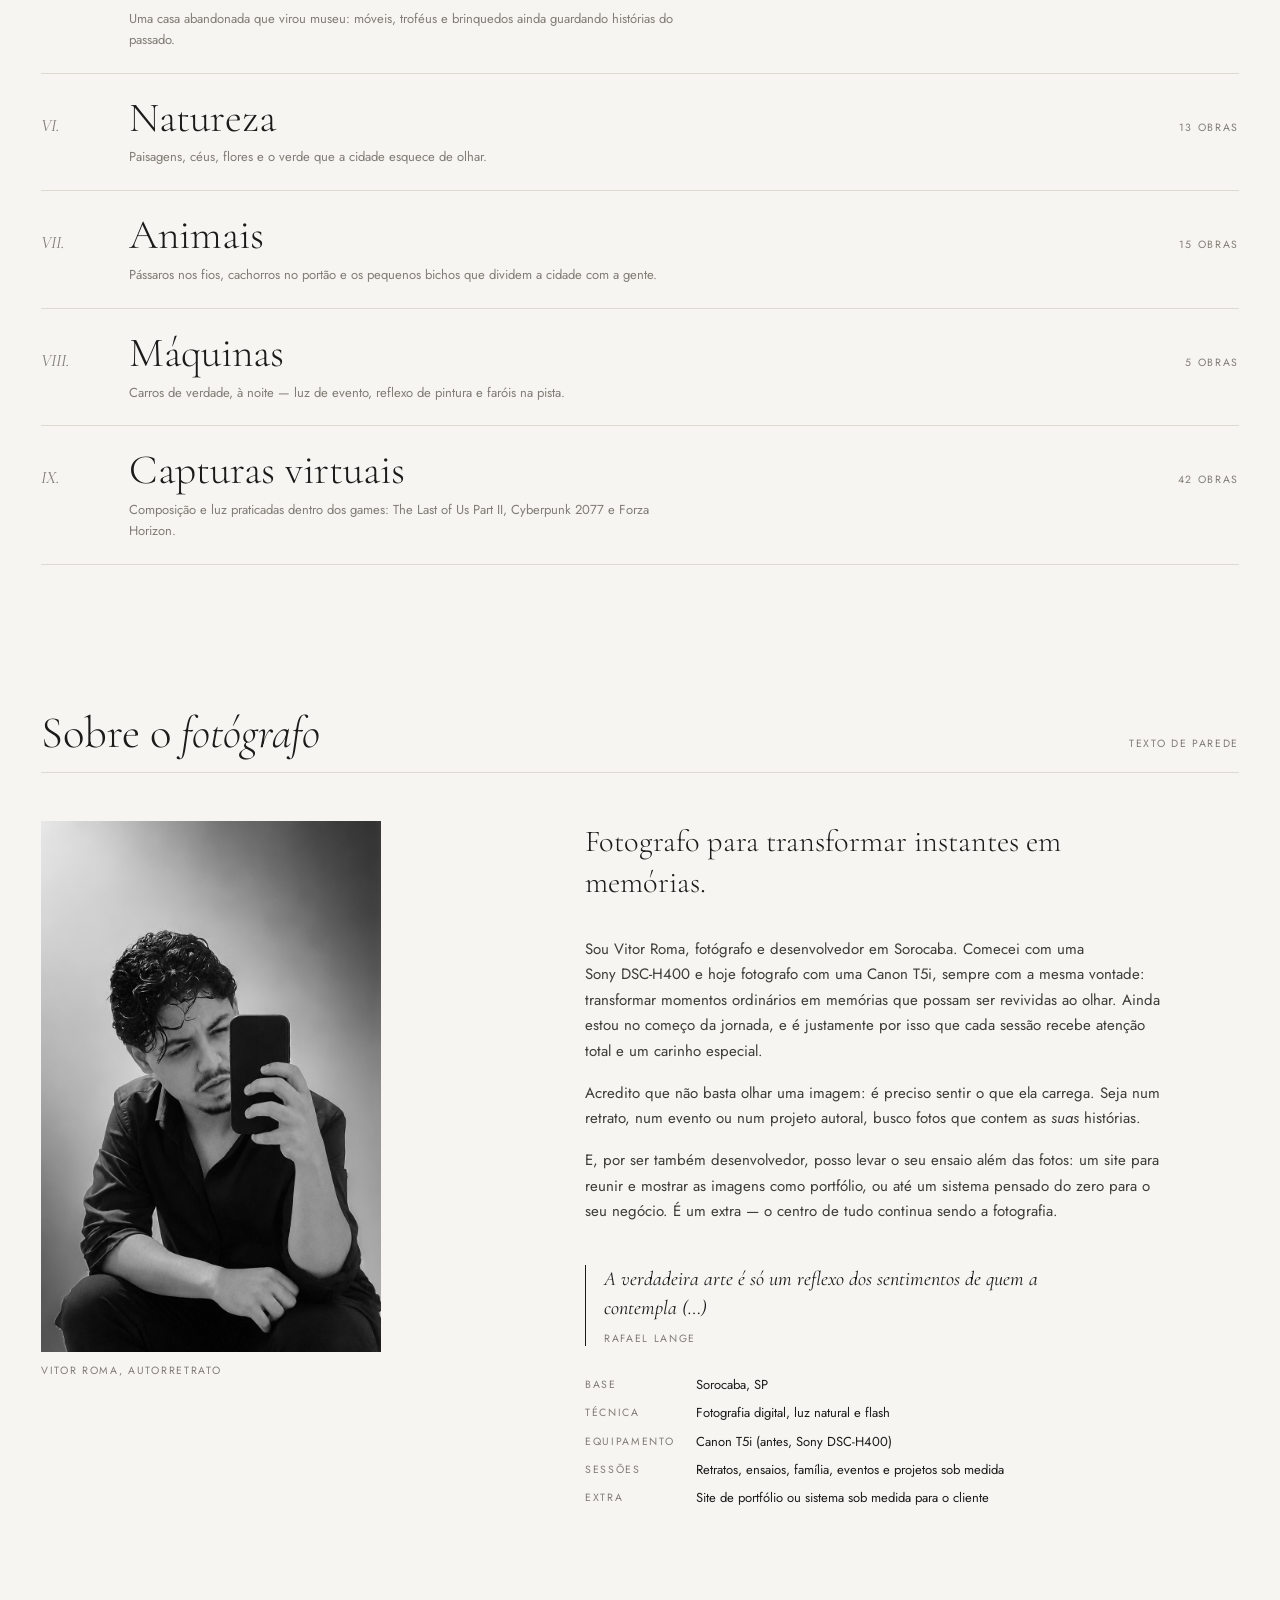
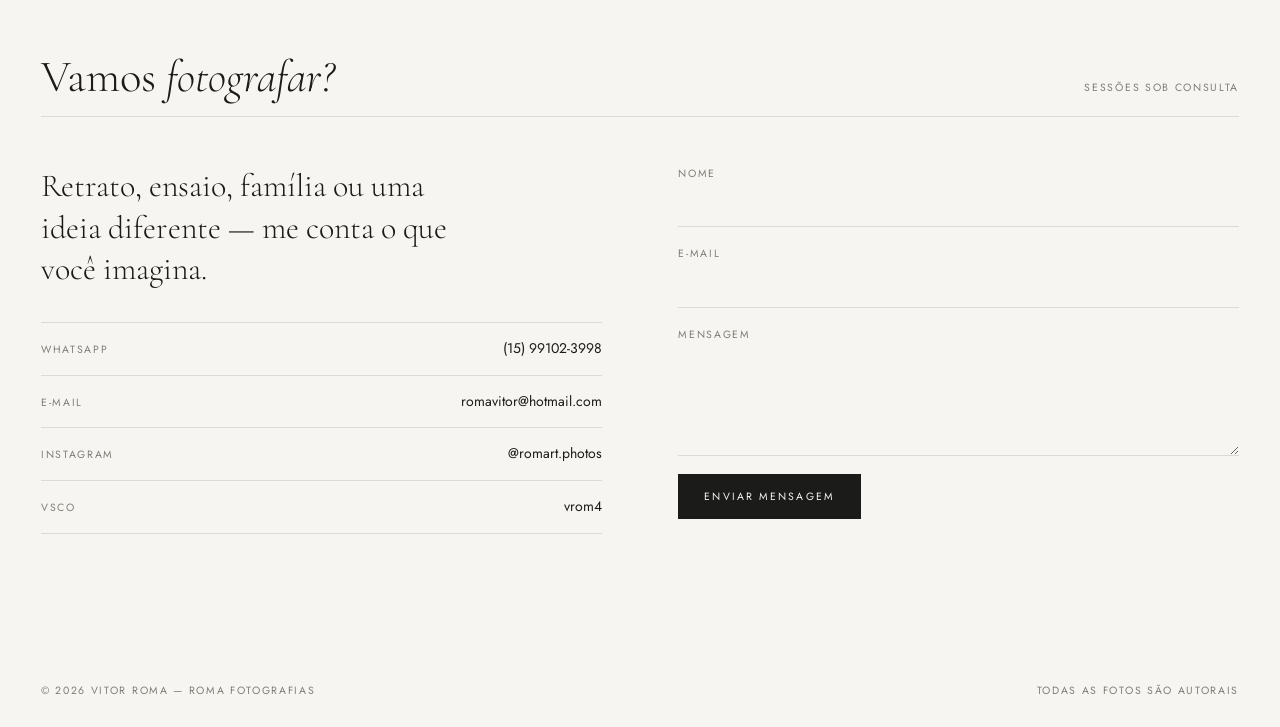
==== commit db39eedb: "feat(sobre): nova frase de abertura e o desenvolvimento como extra Co-Authored-By: Claude Opus 5.5 <" ====
--- a/index.html
+++ b/index.html
@@ -93,8 +93,7 @@
                 </figure>
                 <div class="texto">
                     <p class="grande">
-                        Fotografo pra guardar o que merece ser lembrado — e pra
-                        reparar no que quase ninguém repara.
+                        Fotografo para transformar instantes em memórias.
                     </p>
                     <p>
                         Sou Vitor Roma, fotógrafo e desenvolvedor em Sorocaba. Comecei com uma
@@ -109,6 +108,12 @@
                         Seja num retrato, num evento ou num projeto autoral, busco fotos que contem
                         as <em>suas</em> histórias.
                     </p>
+                    <p>
+                        E, por ser também desenvolvedor, posso levar o seu ensaio além das fotos:
+                        um site para reunir e mostrar as imagens como portfólio, ou até um sistema
+                        pensado do zero para o seu negócio. É um extra — o centro de tudo continua
+                        sendo a fotografia.
+                    </p>
                     <blockquote>
                         A verdadeira arte é só um reflexo dos sentimentos de quem a contempla (…)
                         <cite>Rafael Lange</cite>
@@ -118,6 +123,7 @@
                         <dt>Técnica</dt><dd>Fotografia digital, luz natural e flash</dd>
                         <dt>Equipamento</dt><dd><span class="inteiro">Canon T5i</span> (antes, <span class="inteiro">Sony DSC-H400</span>)</dd>
                         <dt>Sessões</dt><dd>Retratos, ensaios, família, eventos e projetos sob medida</dd>
+                        <dt>Extra</dt><dd>Site de portfólio ou sistema sob medida para o cliente</dd>
                     </dl>
                 </div>
             </div>
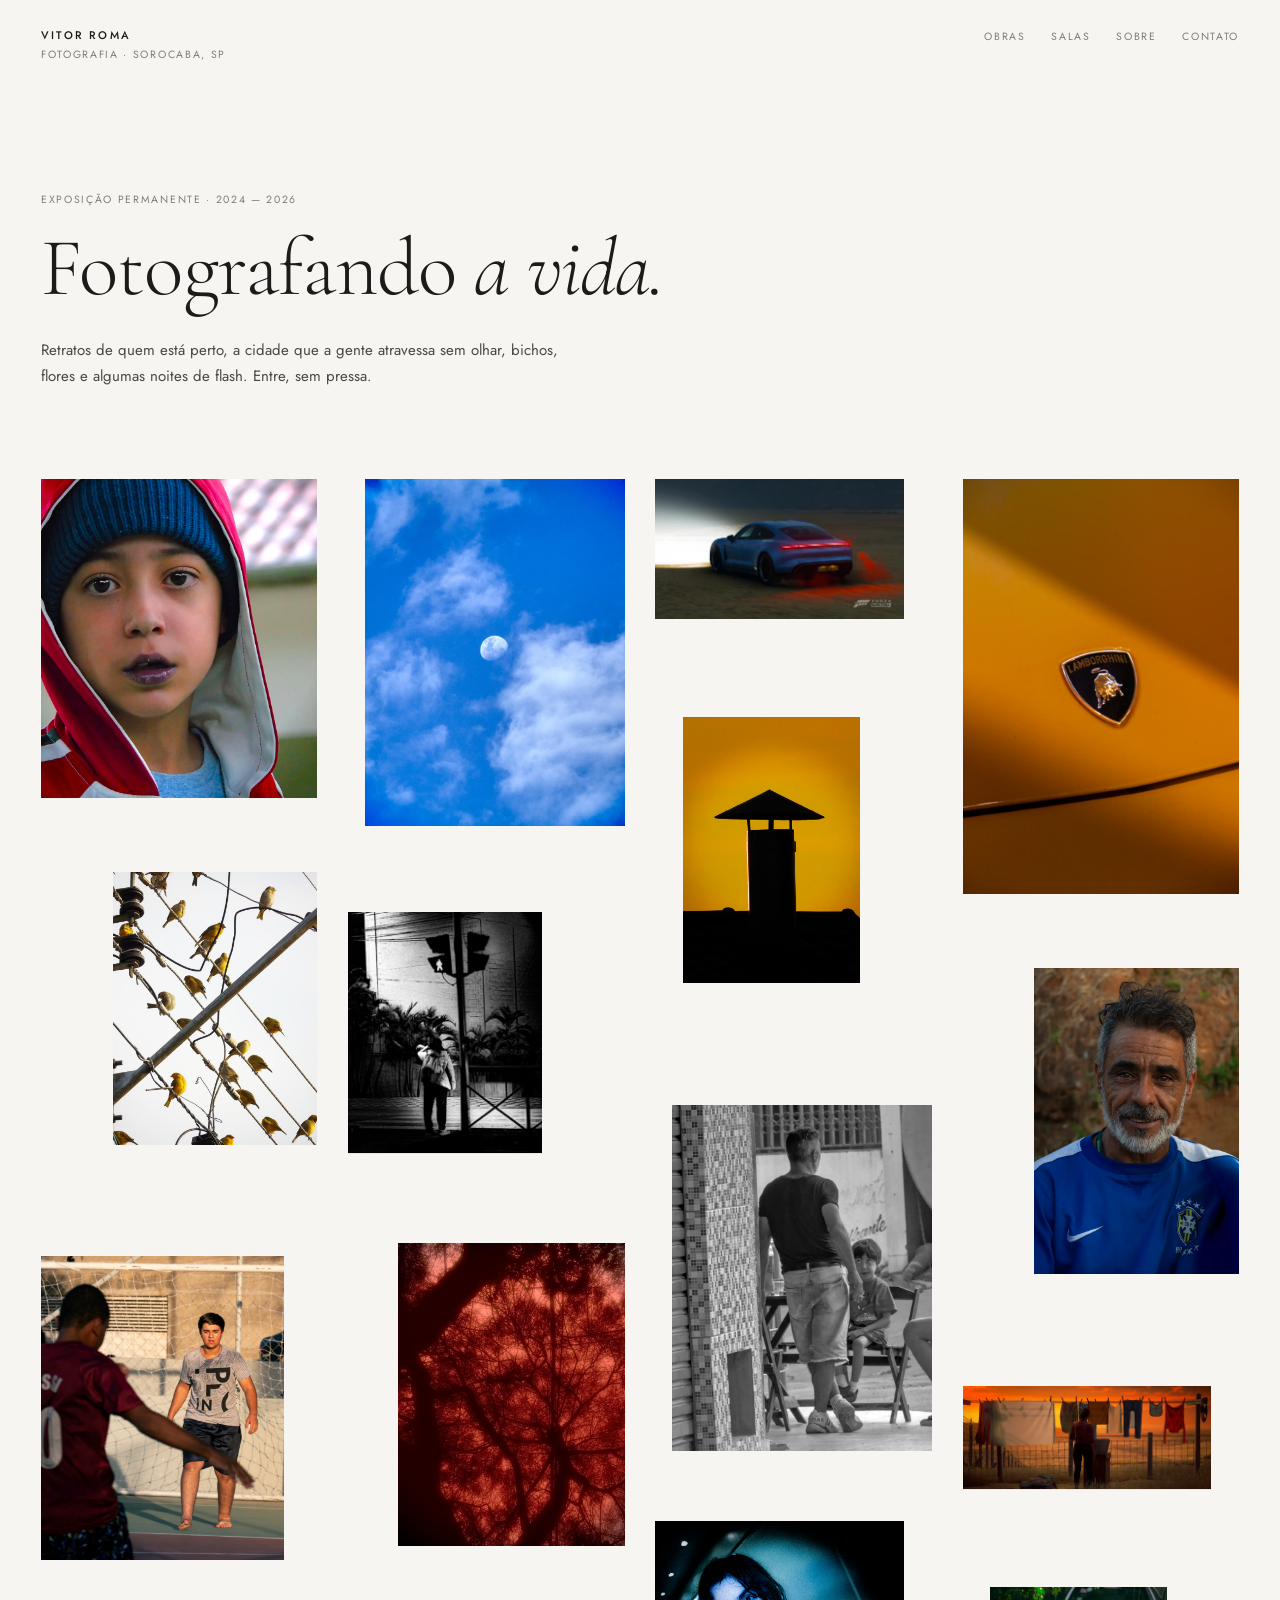
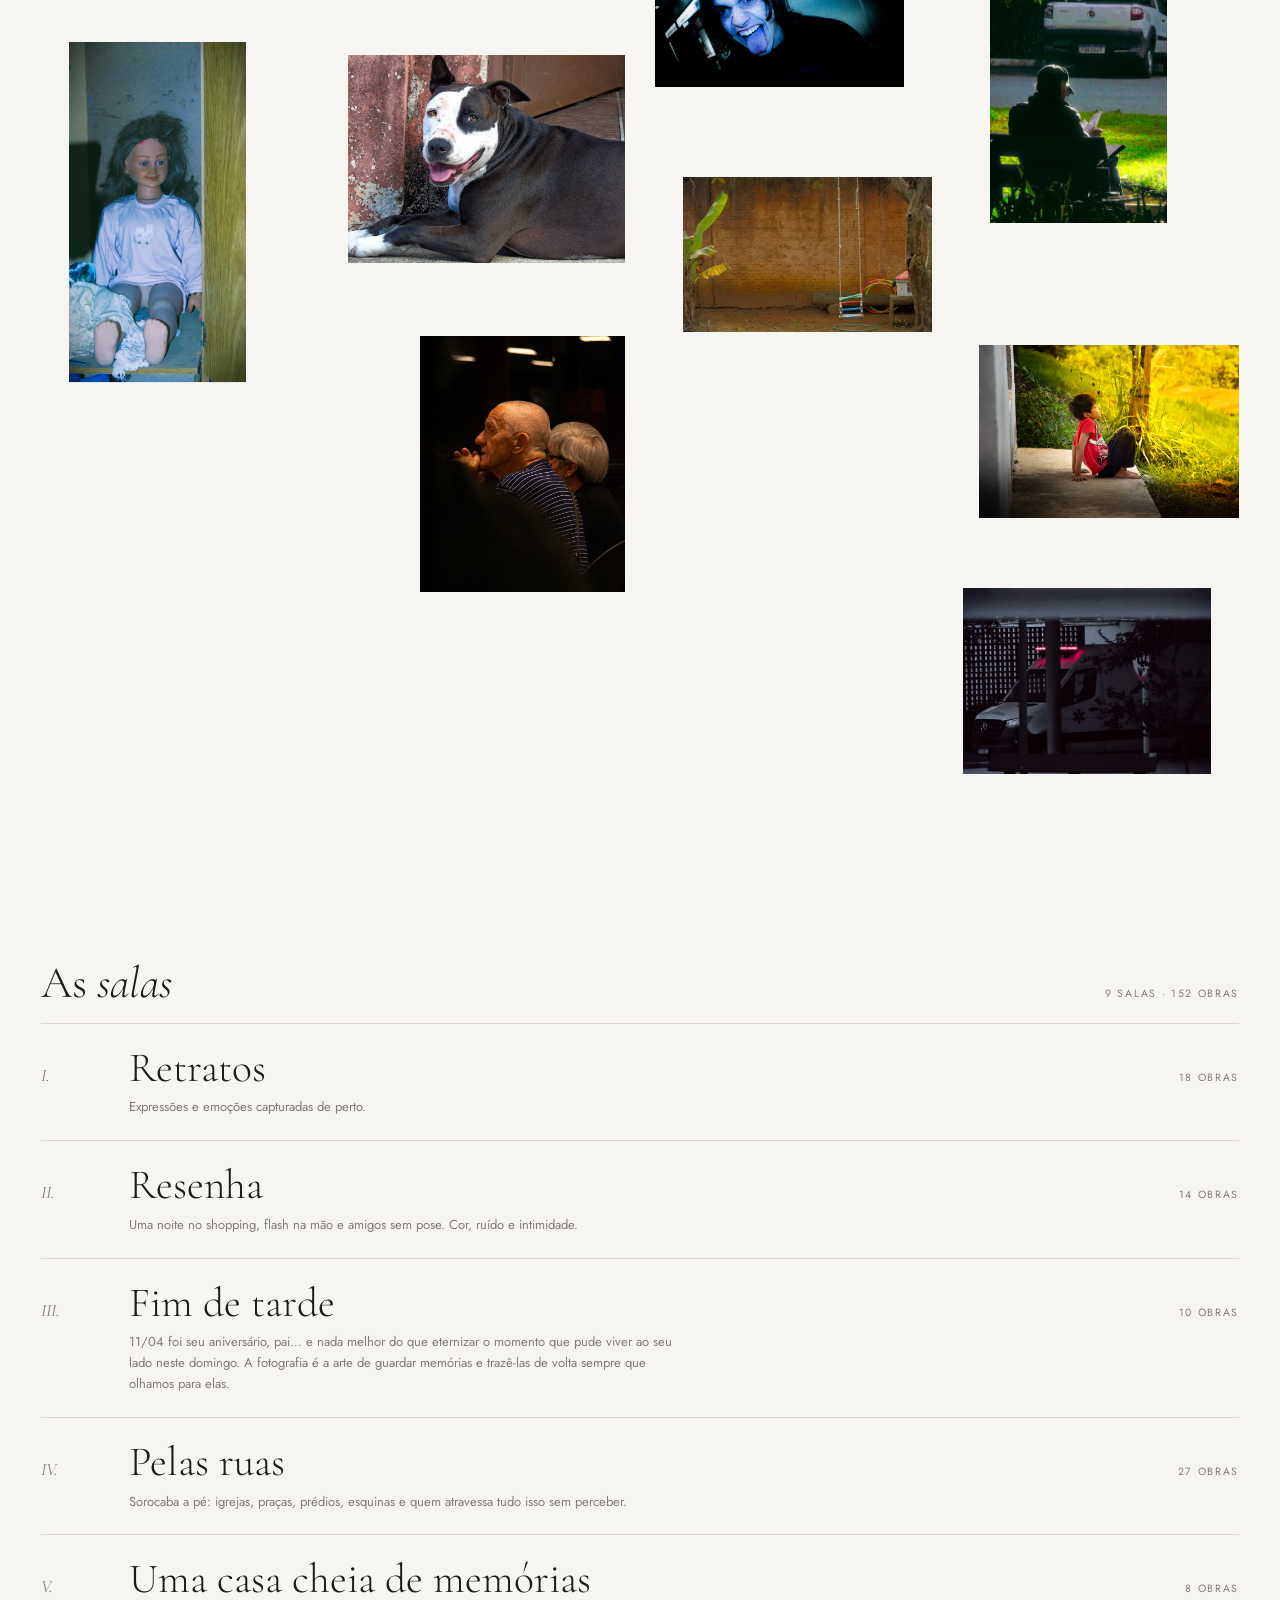
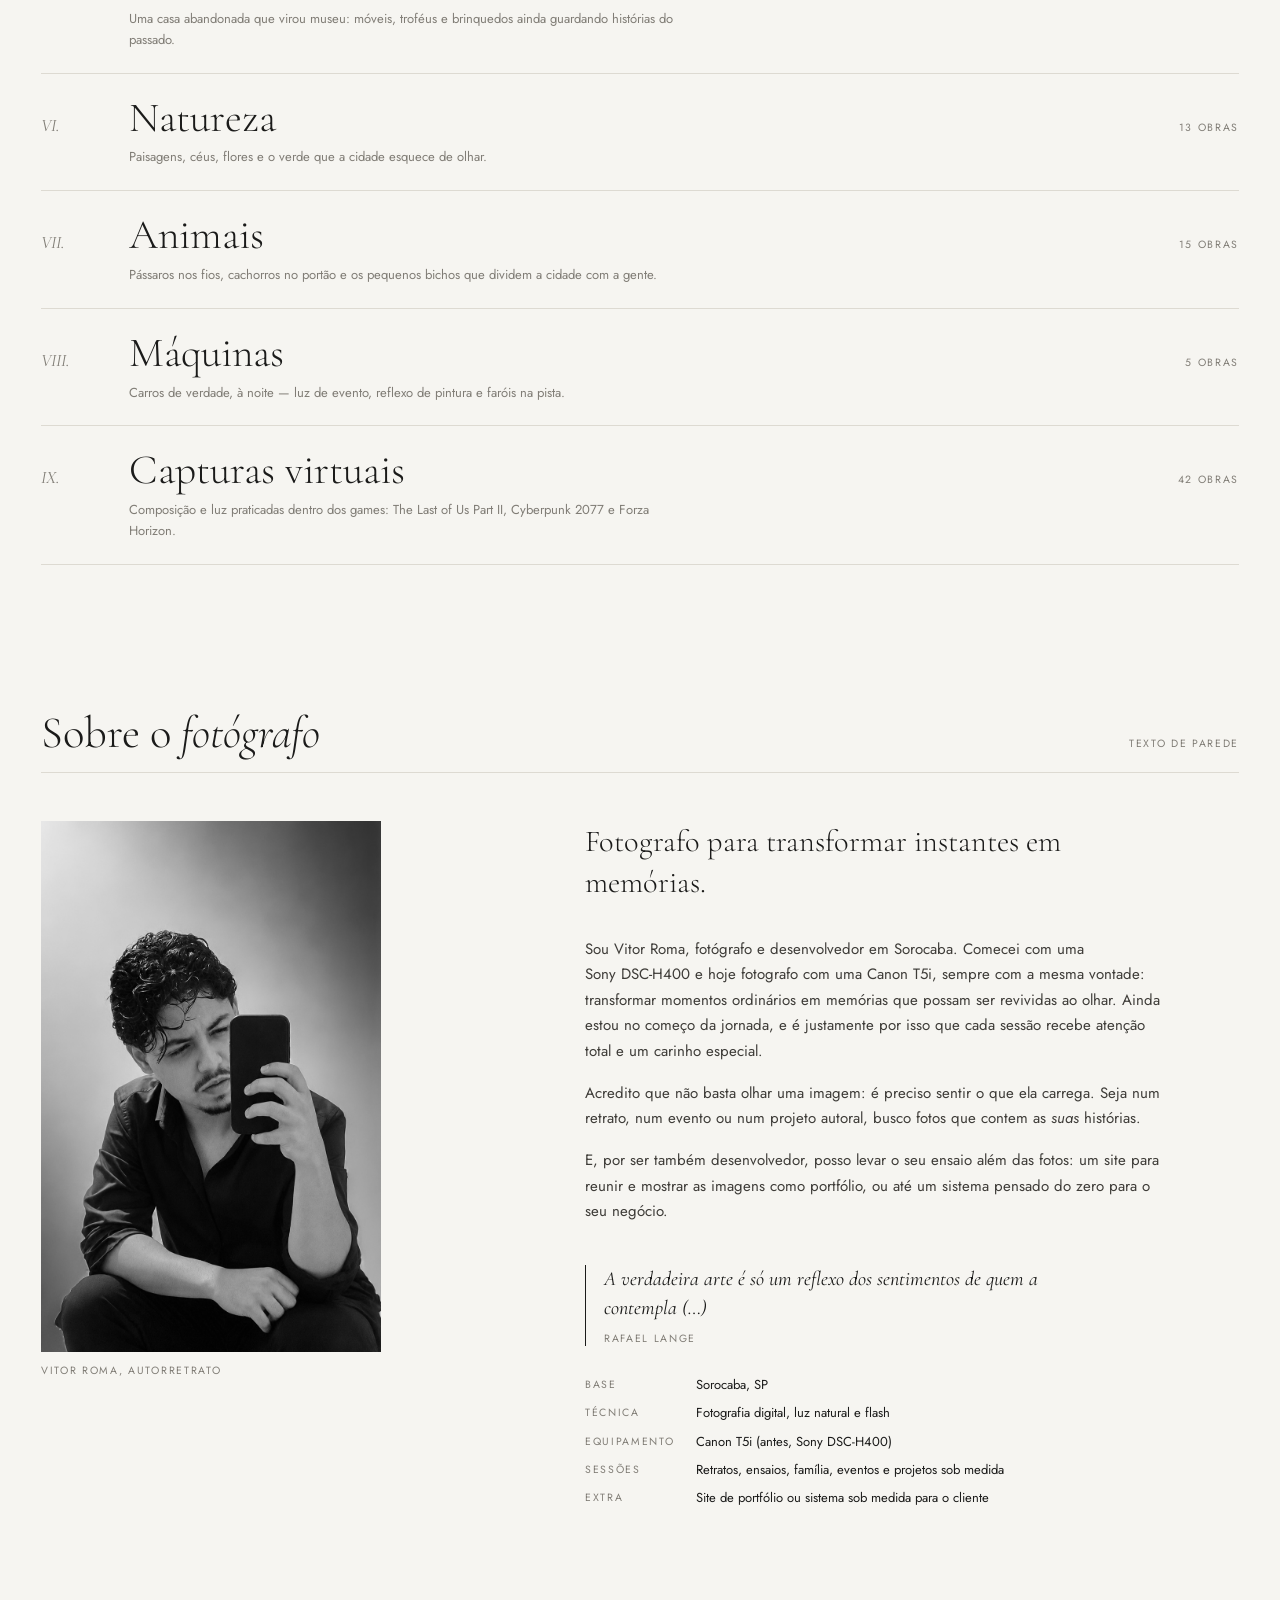
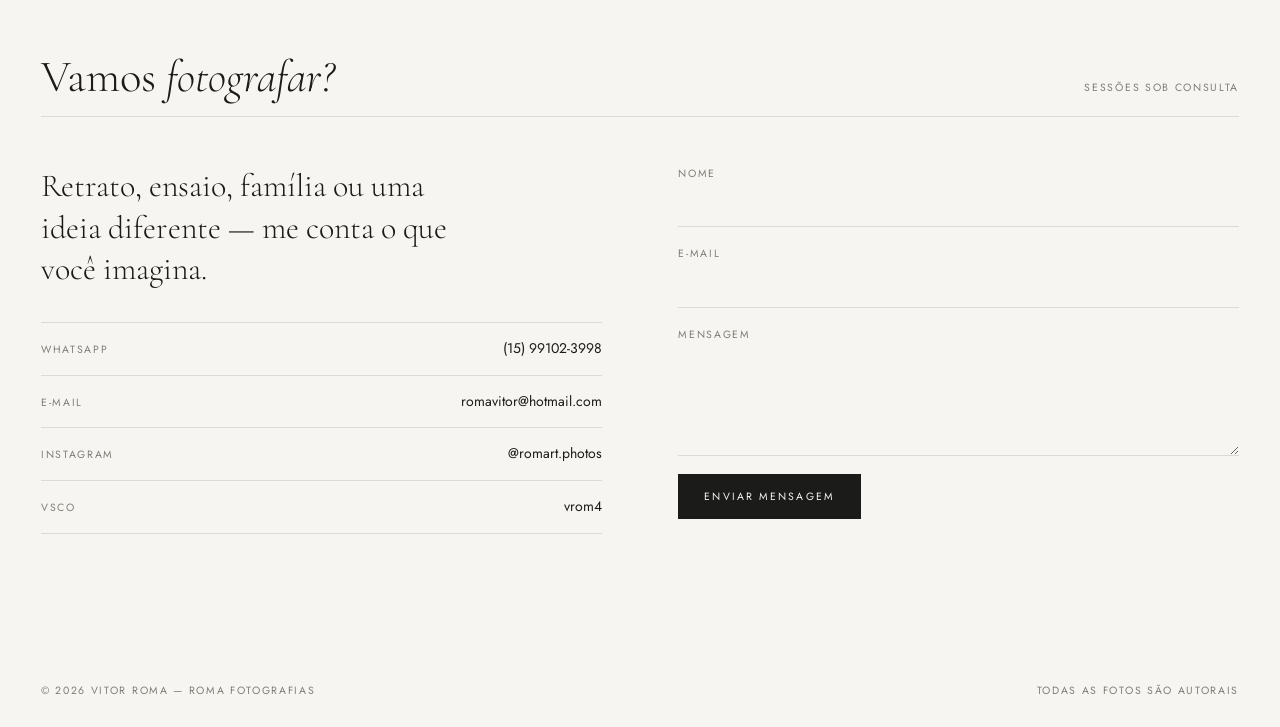
==== commit 959dd6a5: "fix(sobre): remove a frase final do parágrafo de desenvolvimento Co-Authored-By: Claude Opus 5.5 <no" ====
--- a/index.html
+++ b/index.html
@@ -111,8 +111,7 @@
                     <p>
                         E, por ser também desenvolvedor, posso levar o seu ensaio além das fotos:
                         um site para reunir e mostrar as imagens como portfólio, ou até um sistema
-                        pensado do zero para o seu negócio. É um extra — o centro de tudo continua
-                        sendo a fotografia.
+                        pensado do zero para o seu negócio.
                     </p>
                     <blockquote>
                         A verdadeira arte é só um reflexo dos sentimentos de quem a contempla (…)
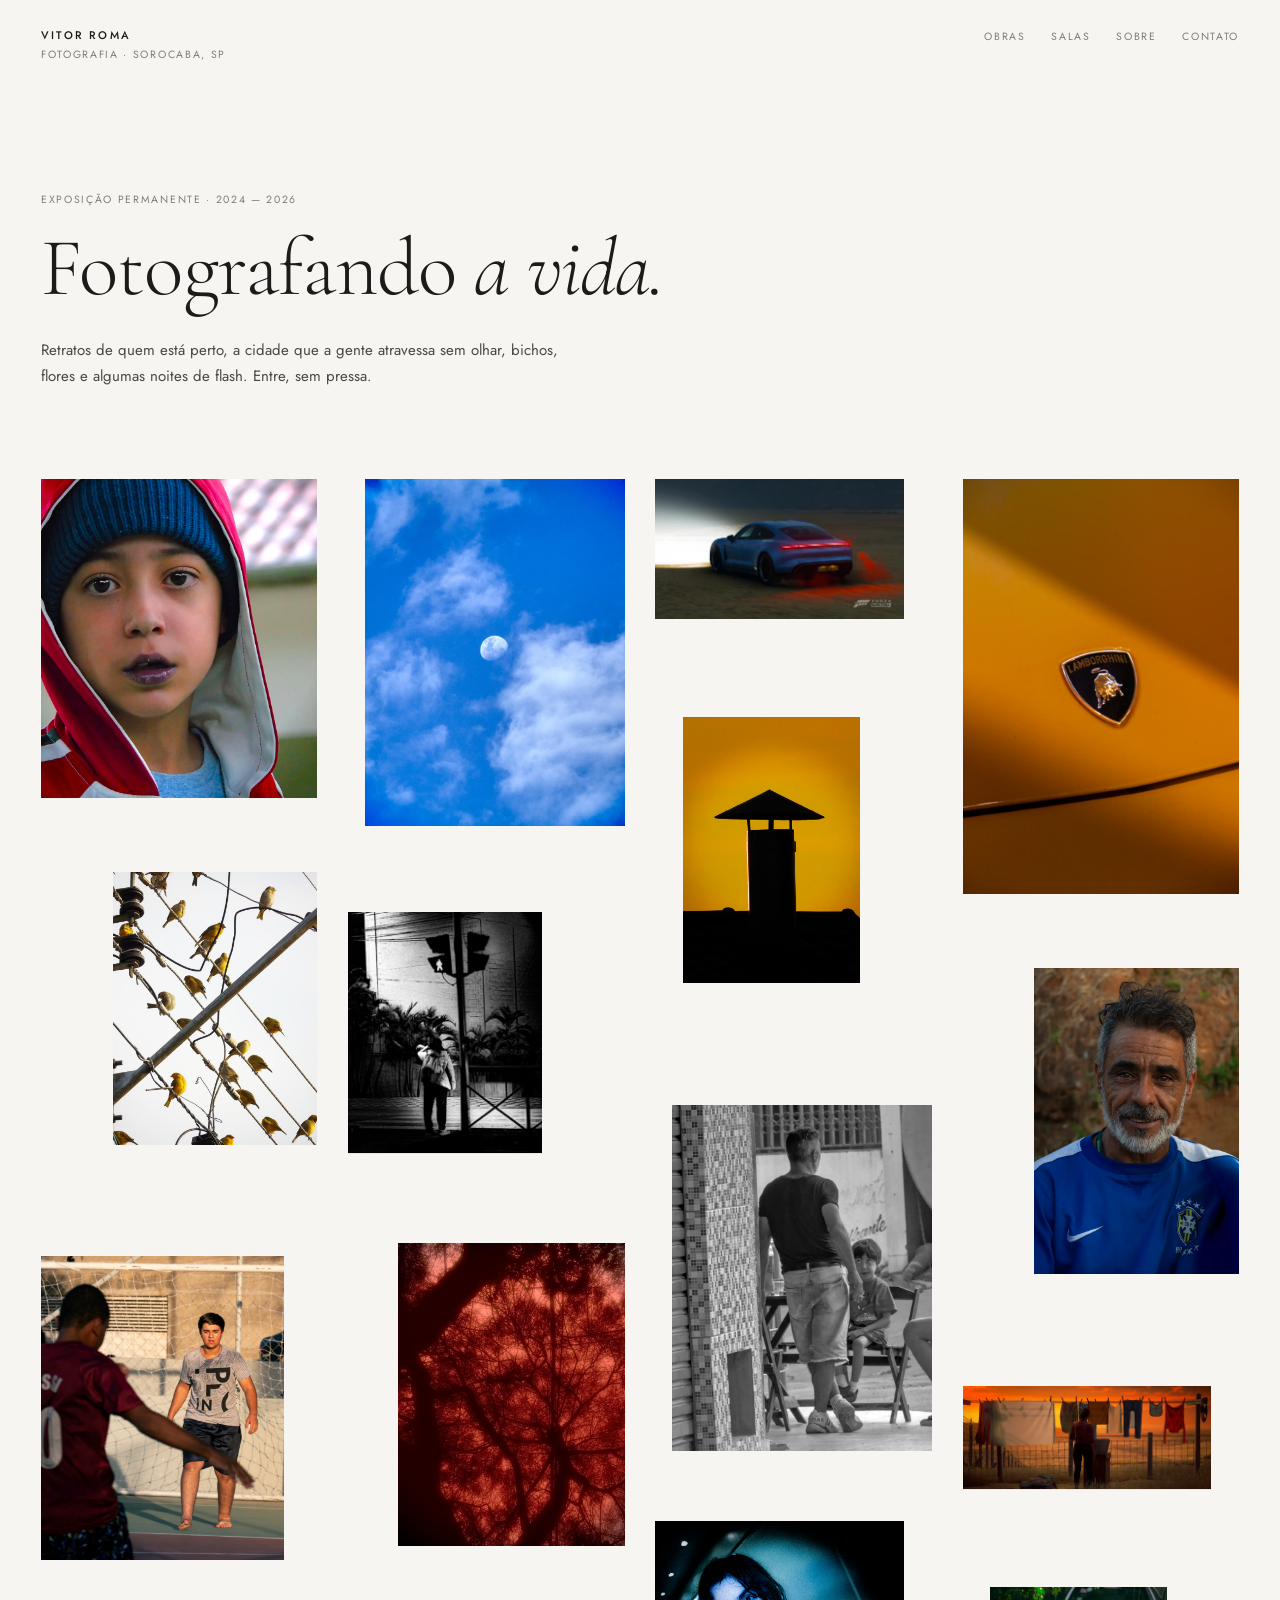
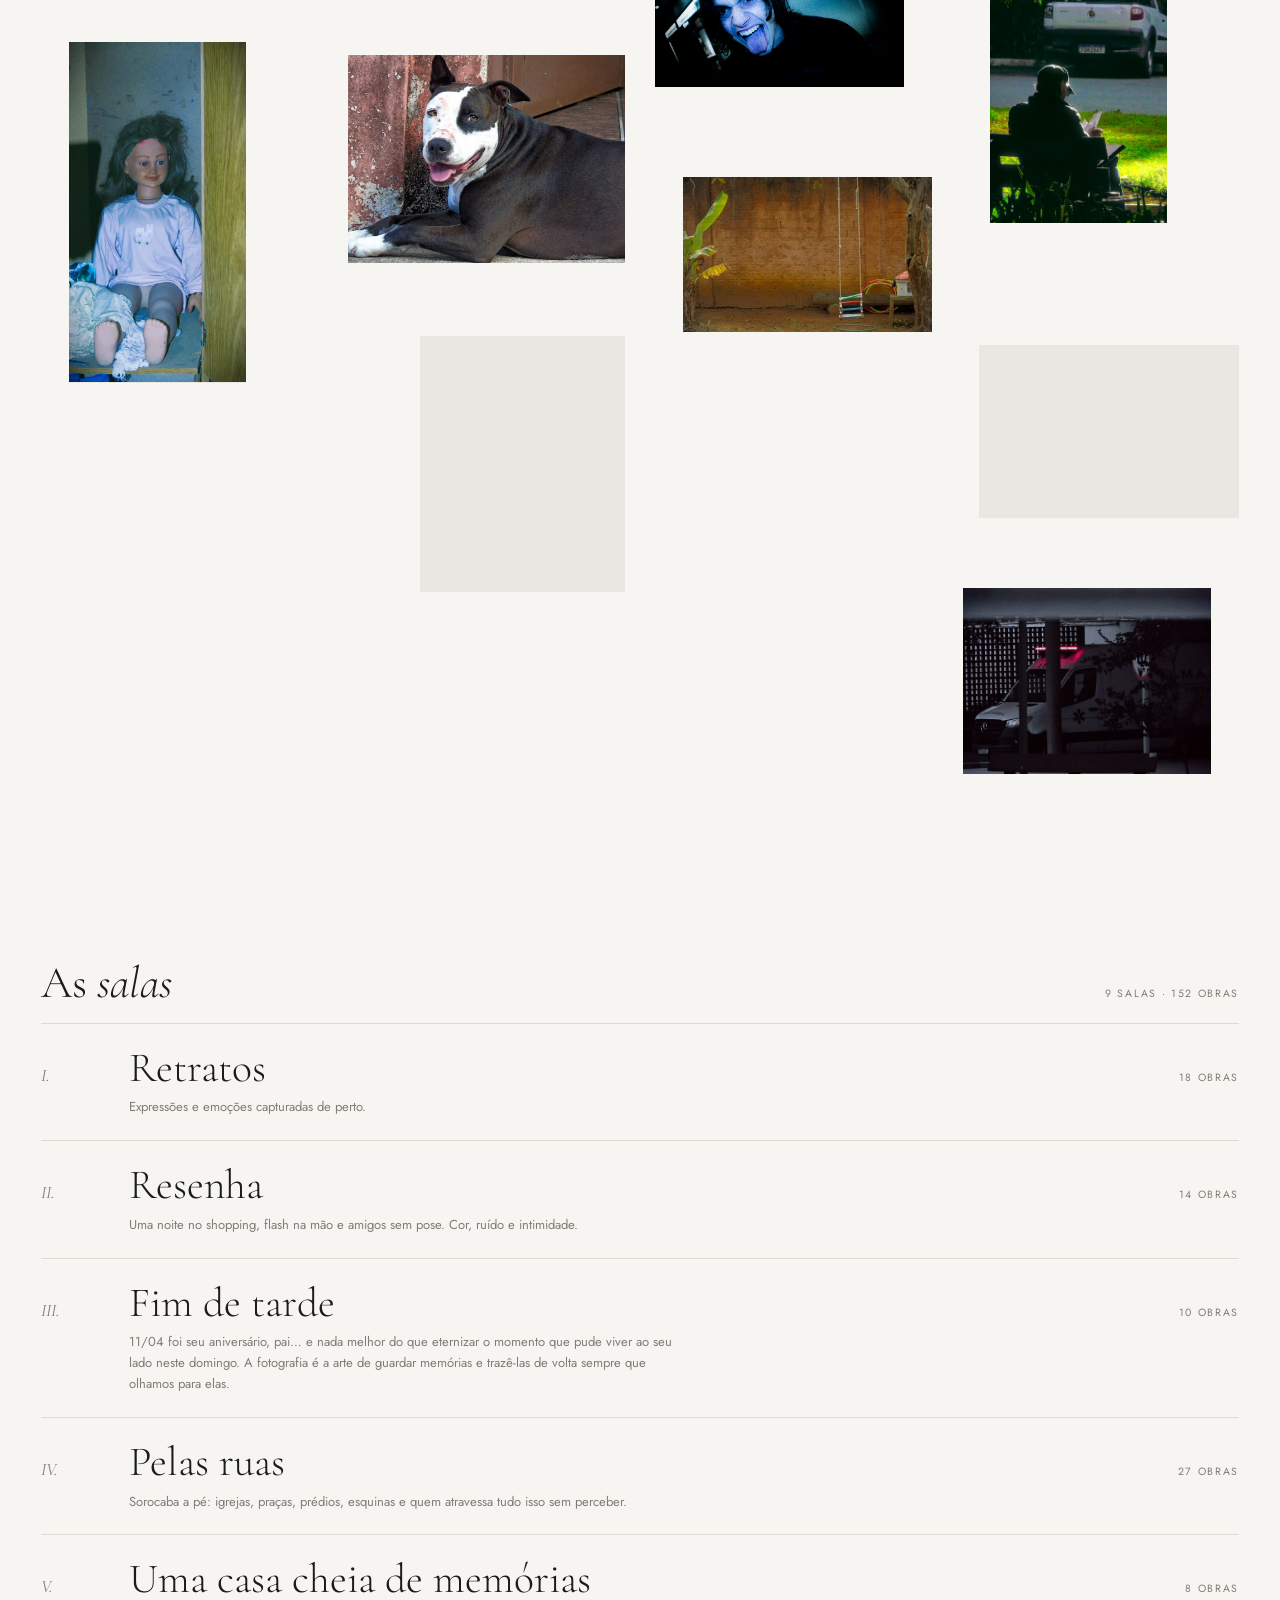
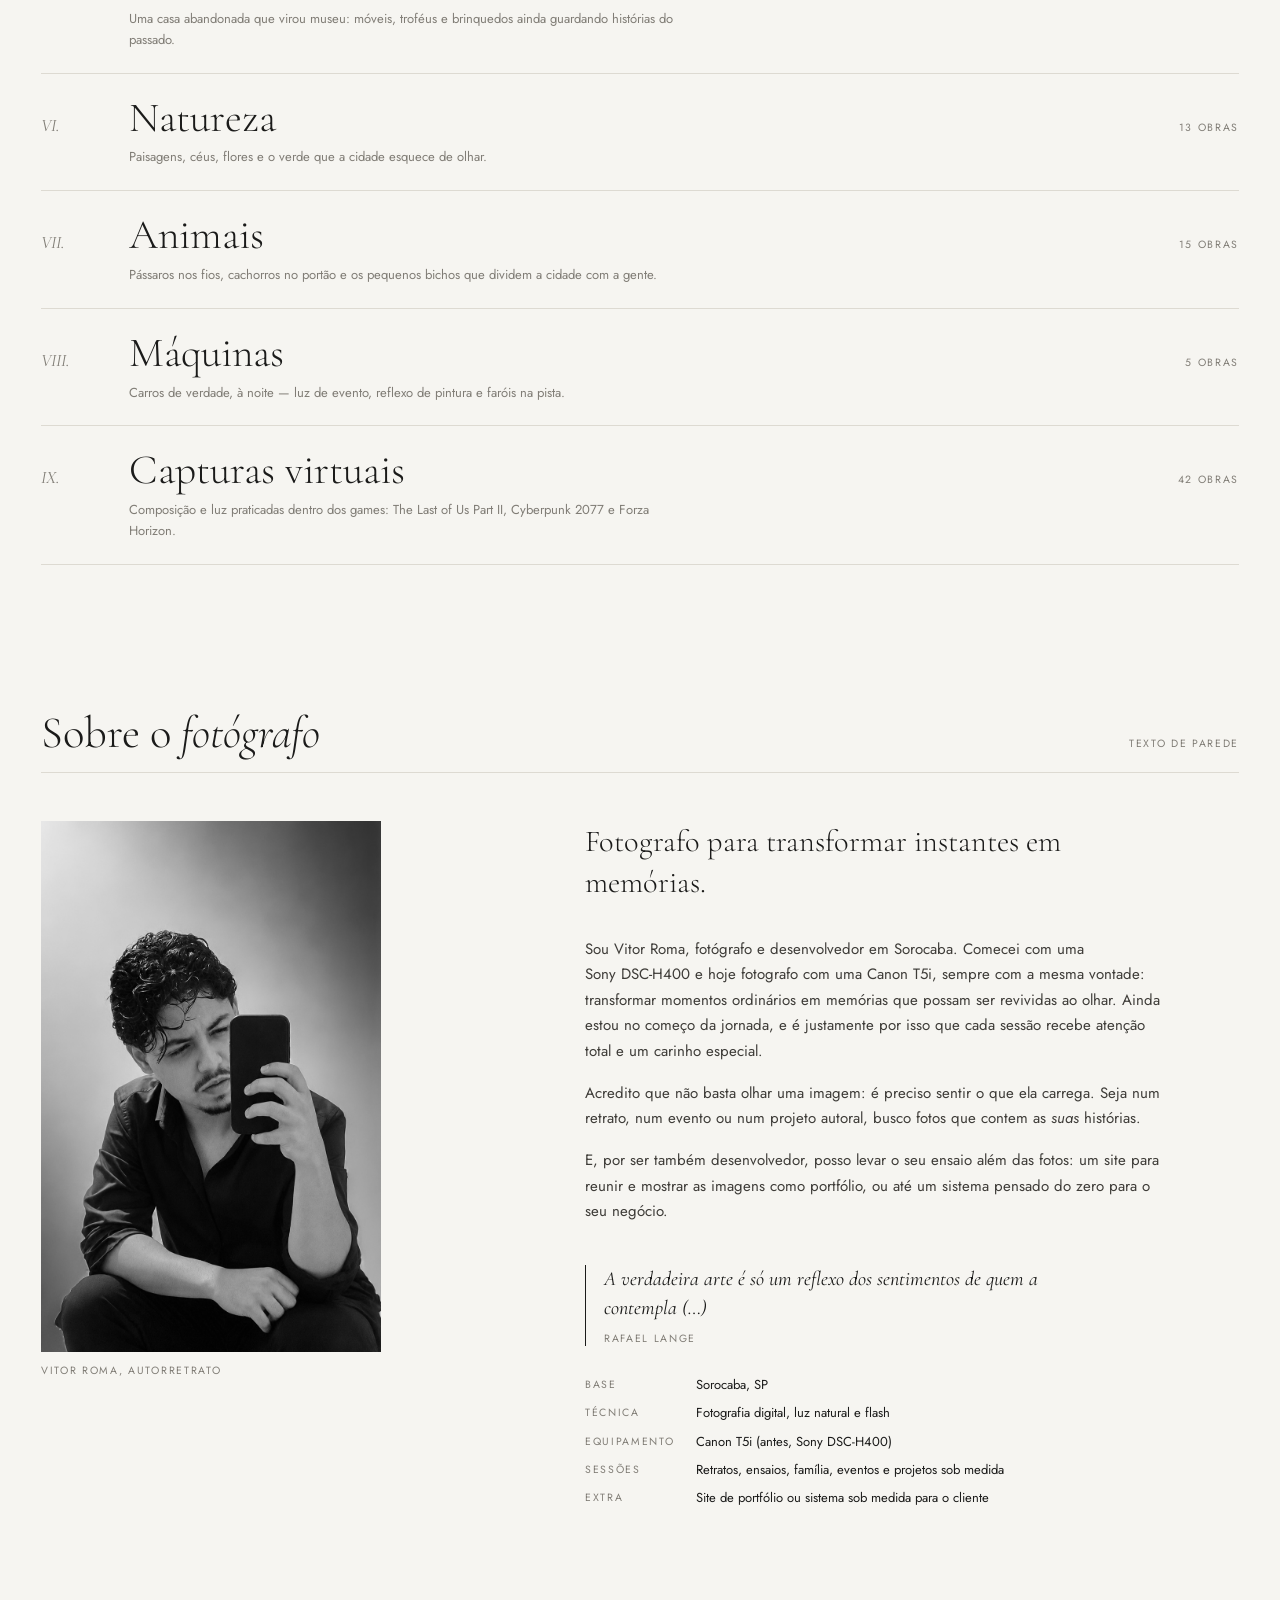
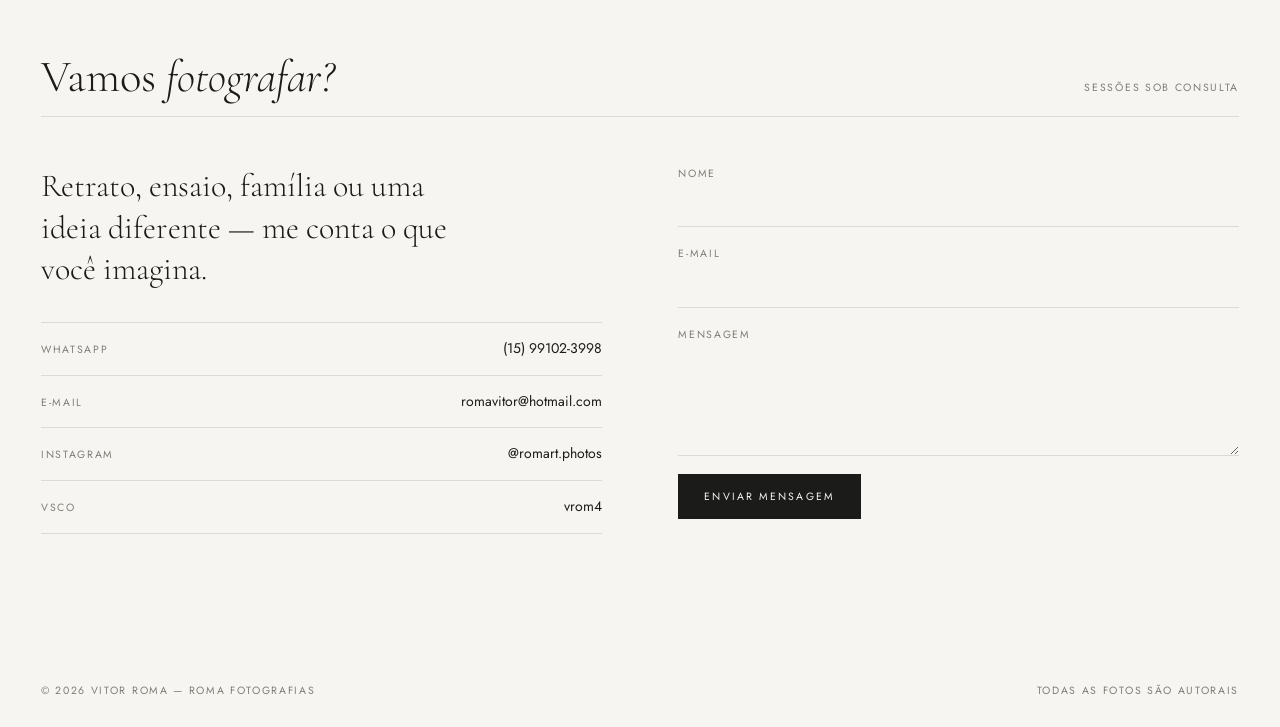
==== commit eaf3ebcb: "feat(contato): honeypot do Formspree contra spam O site segue 100% estático no GitHub Pages; o envio" ====
--- a/index.html
+++ b/index.html
@@ -149,6 +149,8 @@
                     <label><span class="rotulo">E-mail</span><input type="email" name="email" autocomplete="email" required></label>
                     <label><span class="rotulo">Mensagem</span><textarea name="mensagem" required></textarea></label>
                     <input type="hidden" name="_subject" value="Novo contato do site Roma Fotografias">
+                    <!-- honeypot do Formspree: invisível para pessoas; se vier preenchido, o envio é descartado -->
+                    <input type="text" name="_gotcha" class="isca" tabindex="-1" autocomplete="off" aria-hidden="true">
                     <button type="submit">Enviar mensagem</button>
                     <p id="form-status" class="form-status" role="status" aria-live="polite"></p>
                 </form>
--- a/assets/styles.css
+++ b/assets/styles.css
@@ -359,6 +359,7 @@
 }
 .form button:hover { opacity: 0.8; }
 .form button:disabled { opacity: 0.5; cursor: wait; }
+.form .isca { position: absolute; left: -9999px; width: 1px; height: 1px; overflow: hidden; }
 .form-status { font-size: 13px; margin: 0; min-height: 1.4em; color: var(--suave); }
 .form-status.ok { color: #2f6b3a; }
 .form-status.erro { color: #9b2c2c; }
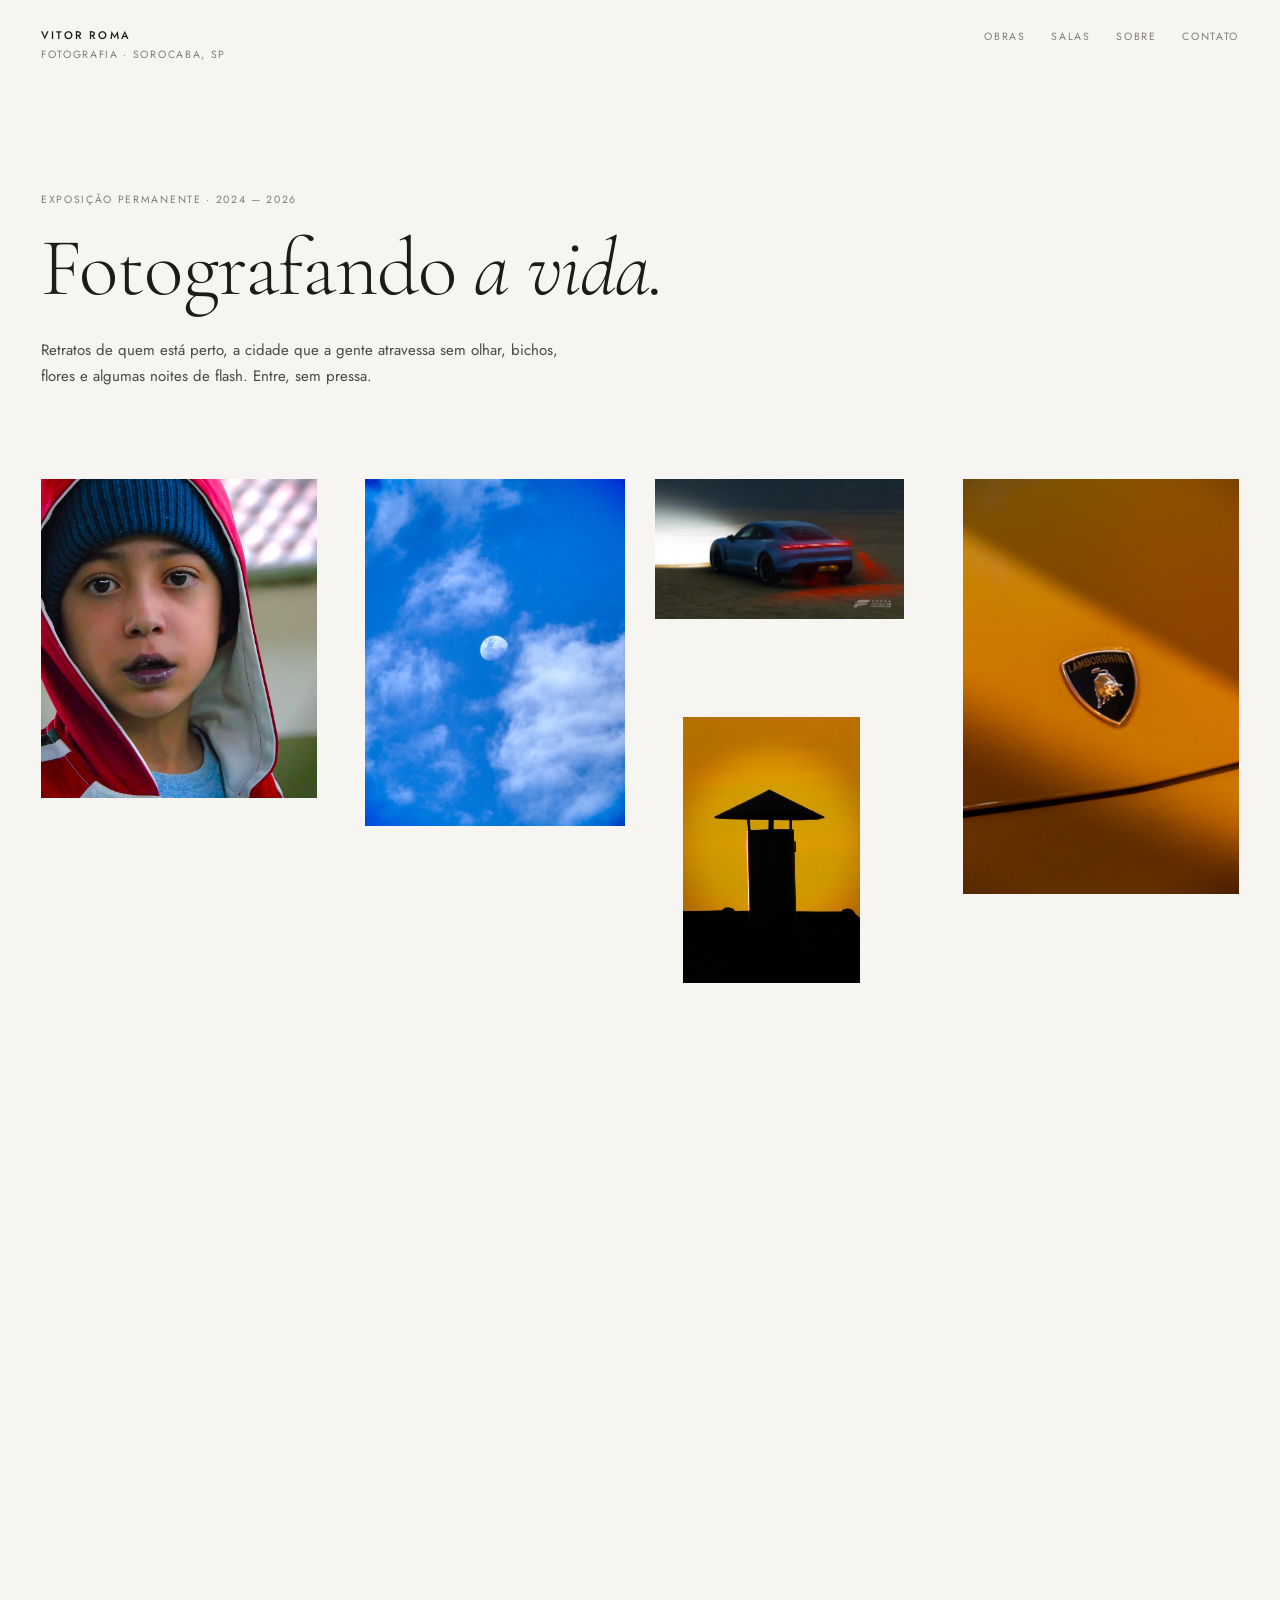
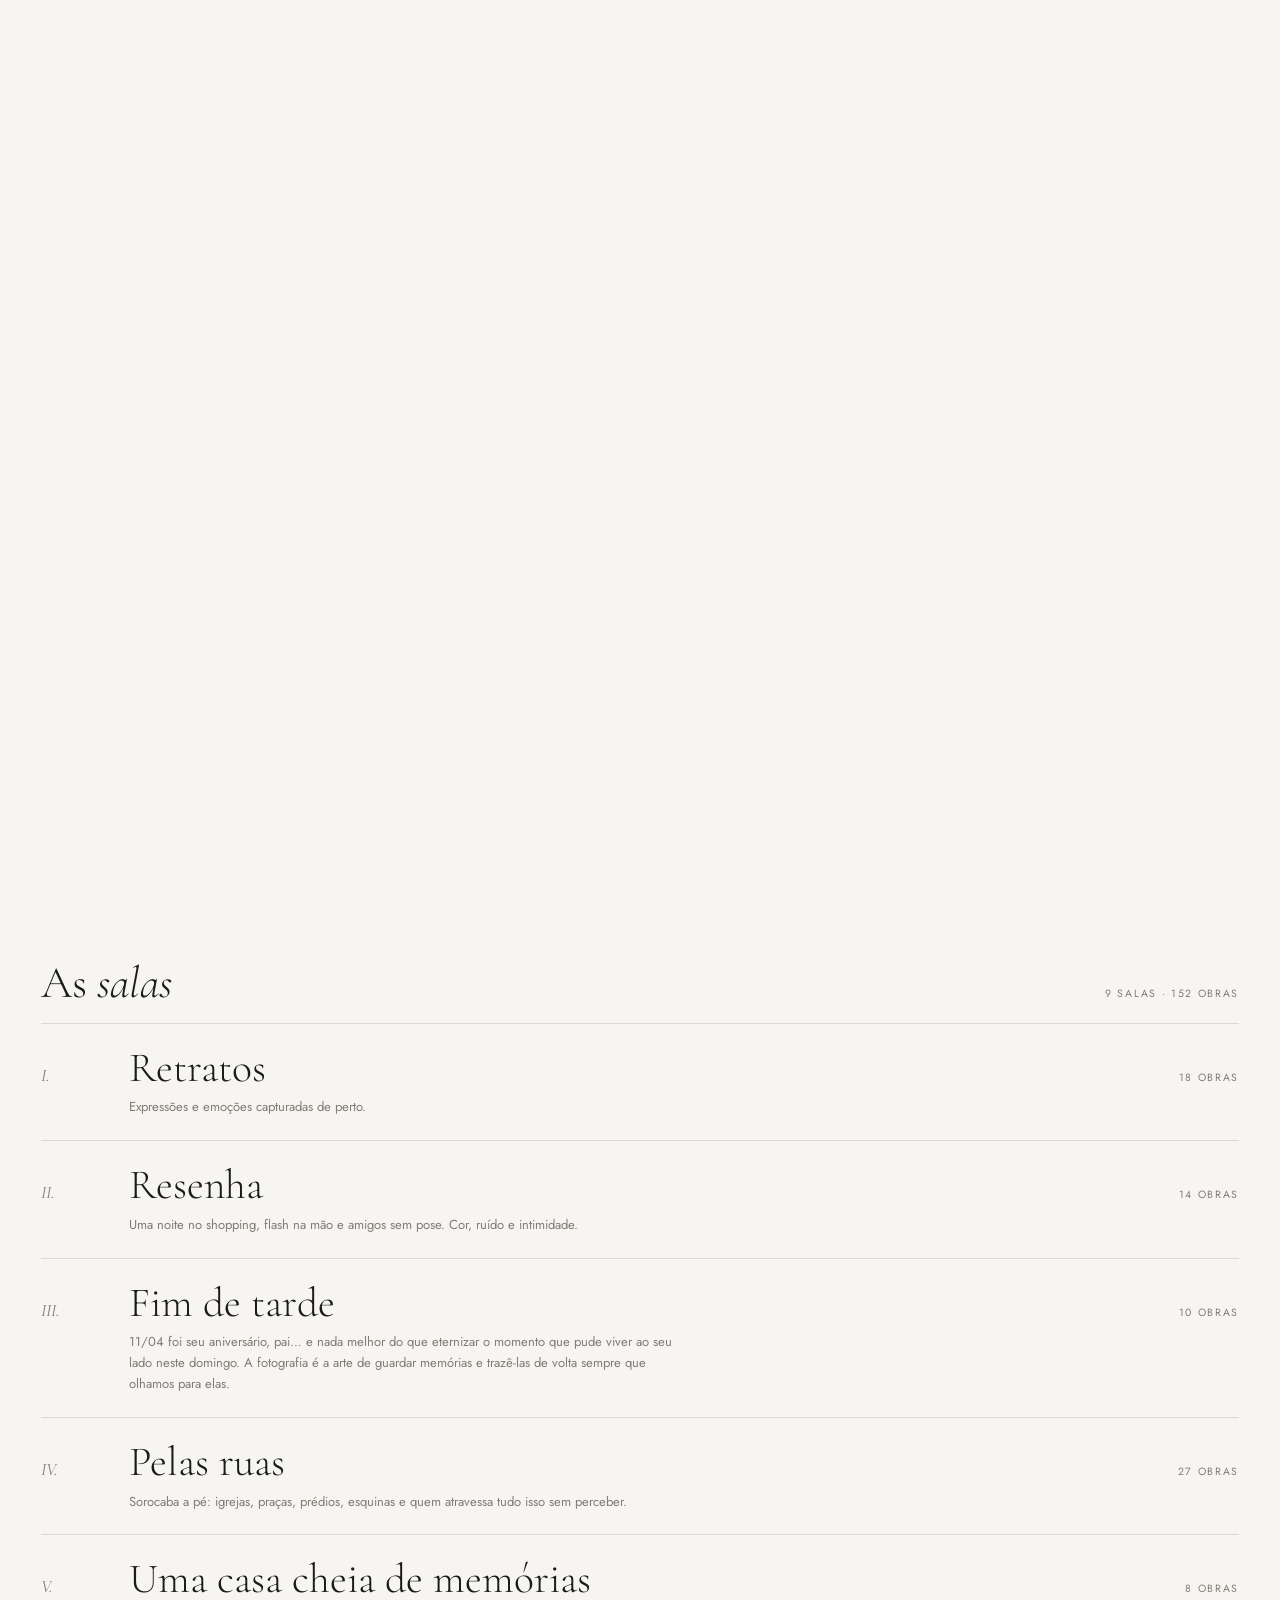
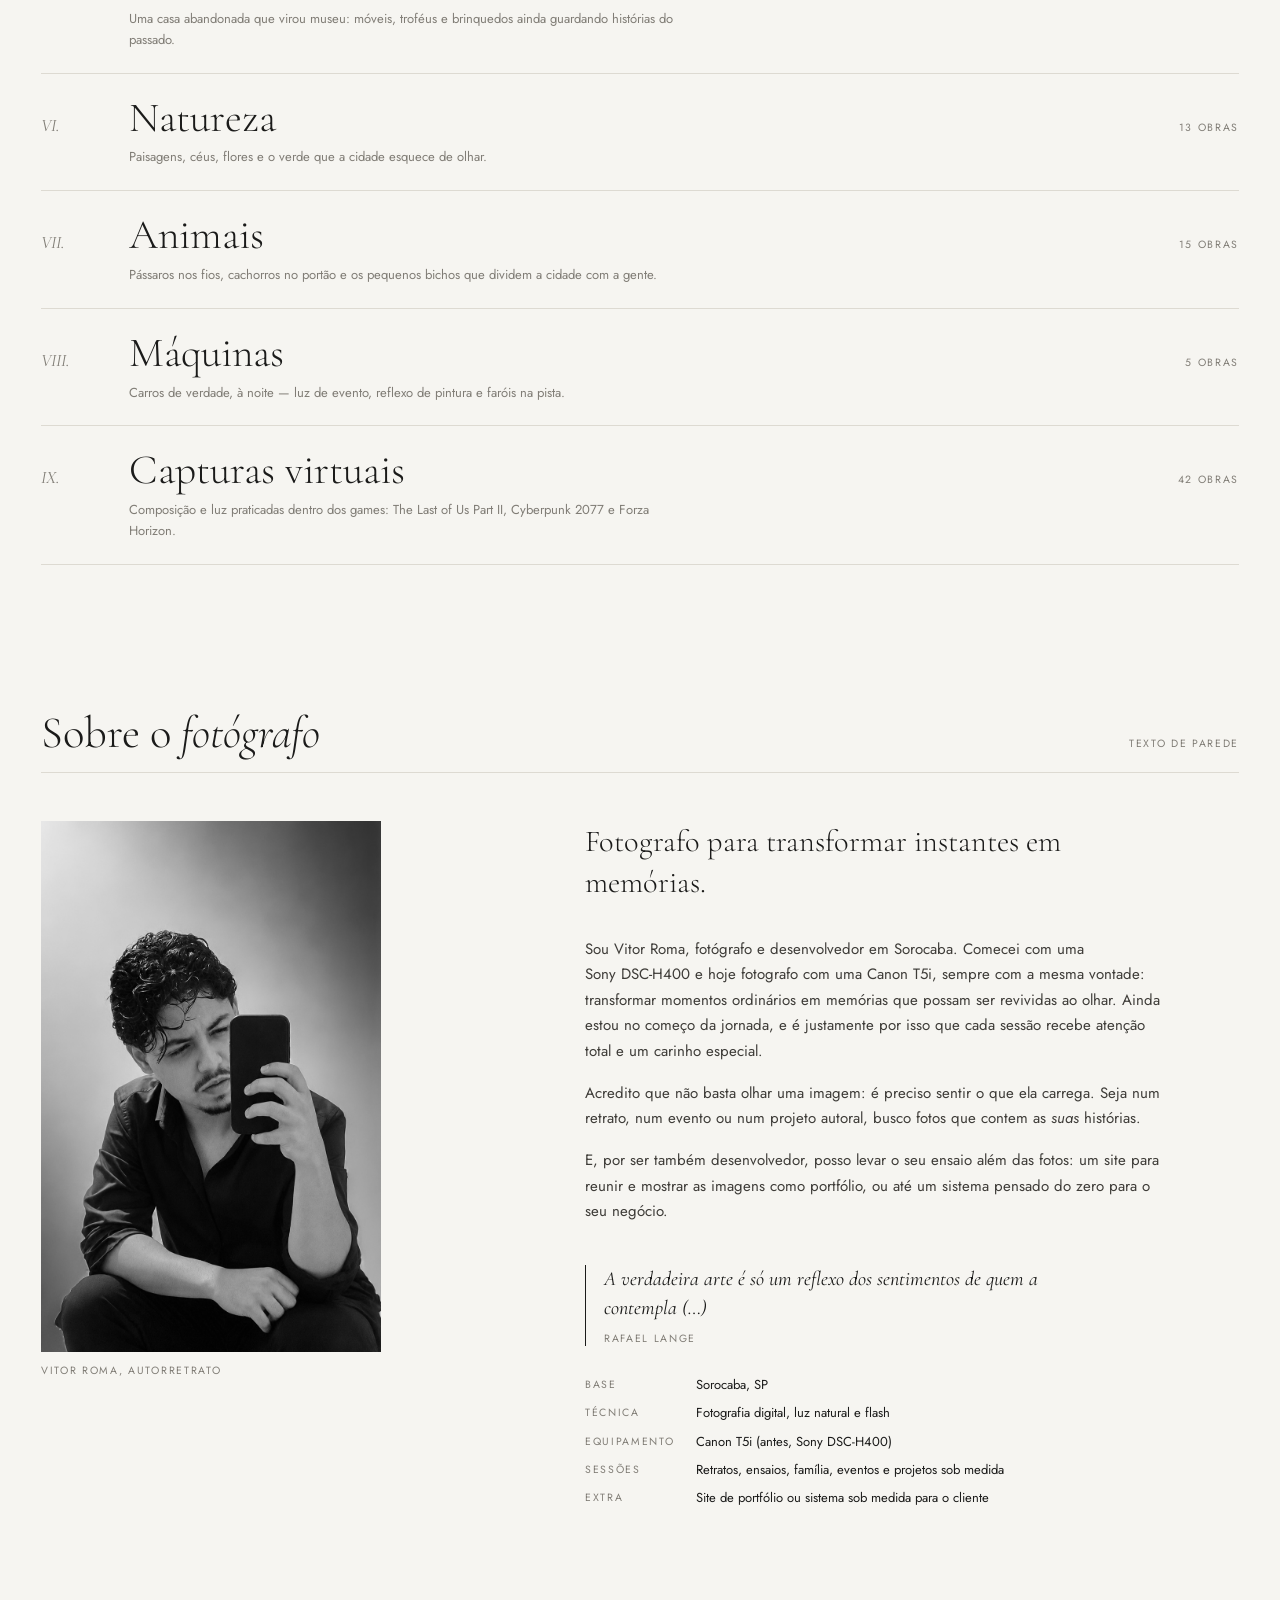
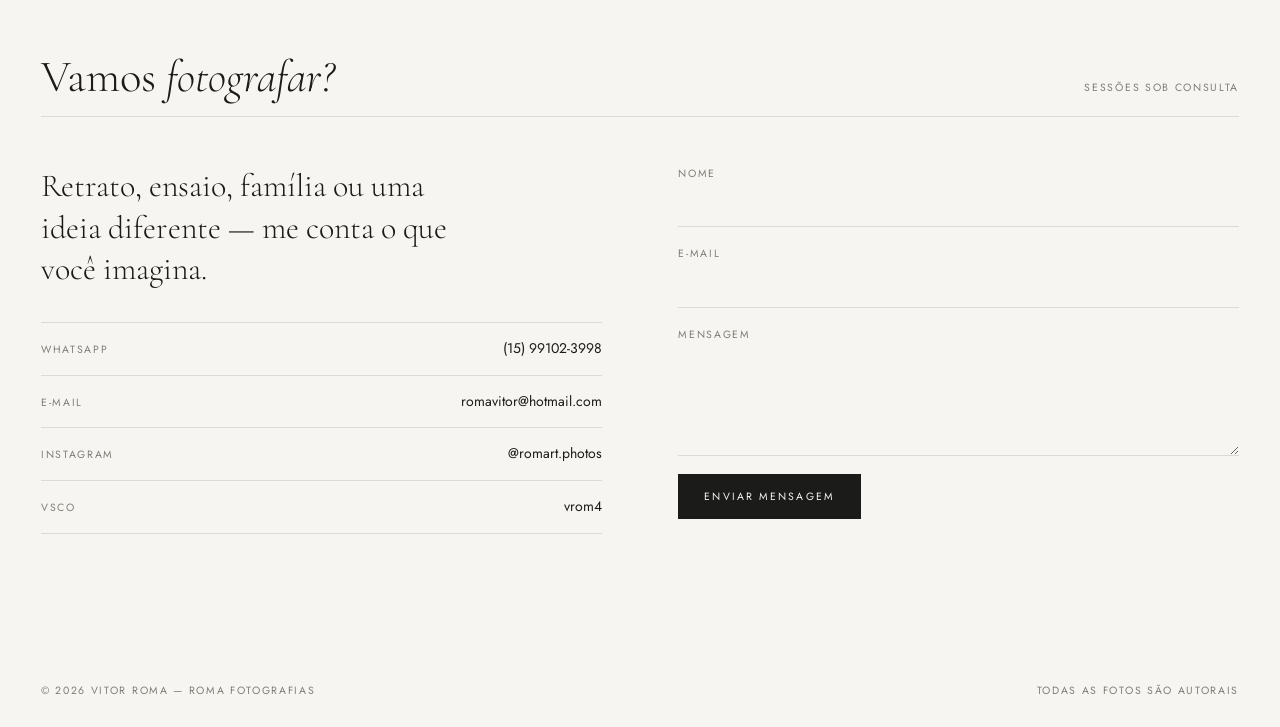
==== commit 2d7f67ff: "feat: abertura com a marca no centro enquanto as fotos da entrada carregam Uma vez por sessão: tela " ====
--- a/index.html
+++ b/index.html
@@ -25,6 +25,16 @@
     <link href="https://fonts.googleapis.com/css2?family=Cormorant+Garamond:ital,wght@0,300;0,400;1,300;1,400&family=Jost:wght@400;500&display=swap" rel="stylesheet">
     <link rel="stylesheet" href="assets/styles.css">
     <link rel="preload" href="galeria/fotos.json" as="fetch" crossorigin>
+    <!-- Abertura: decide antes da primeira pintura (uma vez por sessão).
+         Se o main.js nunca carregar, a tela some sozinha em 6s. -->
+    <script>
+      try {
+        if (!sessionStorage.getItem('roma-intro')) {
+          document.documentElement.classList.add('intro');
+          setTimeout(function () { document.documentElement.classList.remove('intro'); }, 6000);
+        }
+      } catch (e) {}
+    </script>
     <meta name="theme-color" content="#f6f5f1">
 
     <script type="application/ld+json">
@@ -41,6 +51,11 @@
     </script>
 </head>
 <body>
+    <div class="intro-tela" aria-hidden="true">
+        <div class="intro-marca"><span>R</span></div>
+        <div class="intro-barra"><i></i></div>
+    </div>
+
     <a class="pular" href="#obras">Pular para as obras</a>
 
     <header class="topo">
--- a/assets/styles.css
+++ b/assets/styles.css
@@ -459,7 +459,69 @@
 }
 .lb-nav { display: flex; gap: 22px; flex-shrink: 0; }
 
+/* ---------- Abertura (marca no centro → cortina sobe) ---------- */
+.intro-tela { display: none; }
+html.intro body { overflow: hidden; }
+html.intro .intro-tela {
+  position: fixed;
+  inset: 0;
+  z-index: 200;
+  display: flex;
+  flex-direction: column;
+  align-items: center;
+  justify-content: center;
+  gap: 22px;
+  background: var(--parede);
+  transition: transform 0.95s cubic-bezier(0.76, 0, 0.24, 1);
+  will-change: transform;
+}
+.intro-tela.sai { transform: translateY(-100%); }
+
+/* a mesma marca do favicon: R claro sobre o quadrado da cor da tinta */
+.intro-marca {
+  width: 68px;
+  height: 68px;
+  display: grid;
+  place-items: center;
+  background: var(--tinta);
+  animation: intro-marca 0.8s cubic-bezier(0.2, 0.7, 0.2, 1) both;
+}
+.intro-marca span {
+  font-family: Georgia, 'Times New Roman', serif;
+  font-size: 50px;
+  line-height: 1;
+  color: var(--parede);
+  transform: translateY(2px);
+  animation: intro-letra 0.7s 0.3s ease both;
+}
+.intro-barra {
+  width: 68px;
+  height: 1px;
+  background: var(--linha);
+  overflow: hidden;
+  animation: intro-letra 0.6s 0.5s ease both;
+}
+.intro-barra i {
+  display: block;
+  height: 100%;
+  background: var(--tinta);
+  transform: scaleX(var(--p, 0));
+  transform-origin: left;
+  transition: transform 0.35s ease;
+}
+@keyframes intro-marca {
+  from { opacity: 0; transform: scale(0.86); }
+  to { opacity: 1; transform: none; }
+}
+@keyframes intro-letra {
+  from { opacity: 0; }
+  to { opacity: 1; }
+}
+
 @media (prefers-reduced-motion: reduce) {
   html { scroll-behavior: auto; }
   .obra { opacity: 1; transform: none; transition: none; }
-}
+  .intro-marca, .intro-marca span, .intro-barra { animation: none; }
+  html.intro .intro-tela { transition: opacity 0.4s ease; }
+  .intro-tela.sai { transform: none; opacity: 0; }
+}
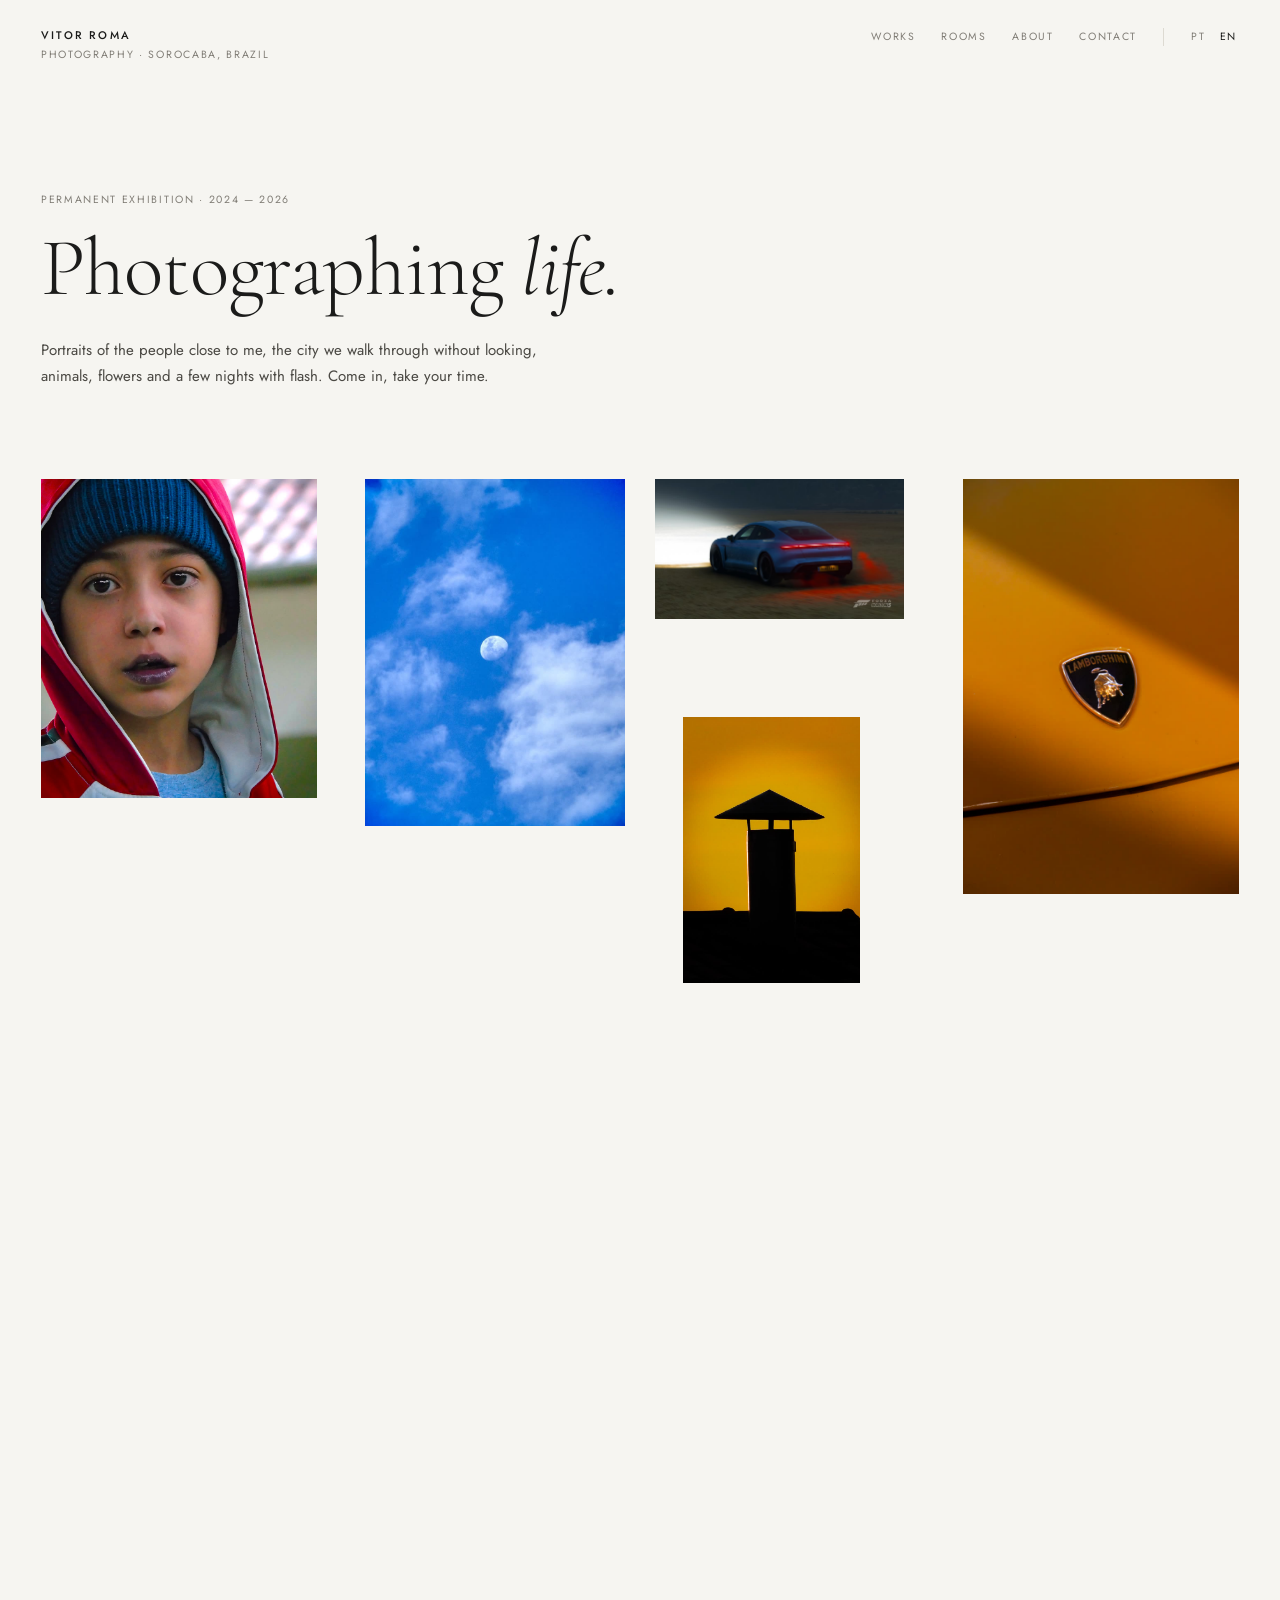
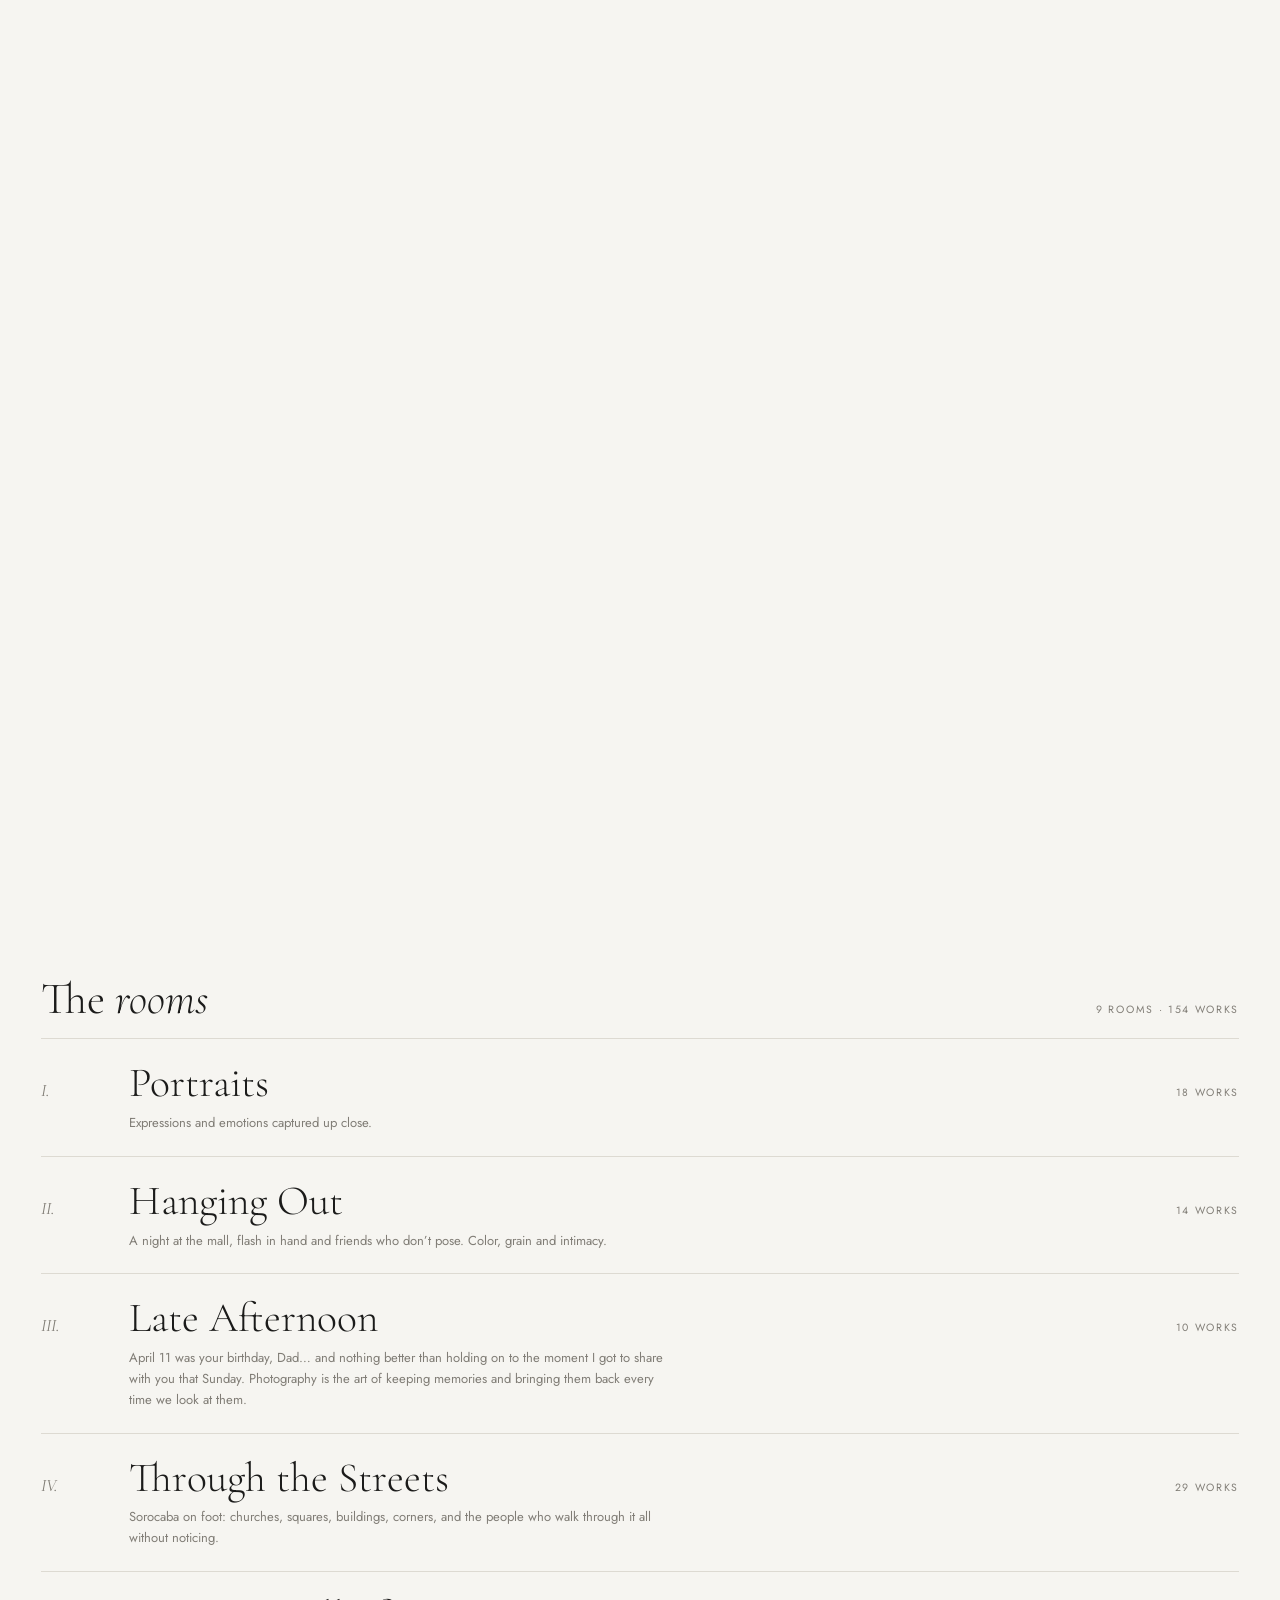
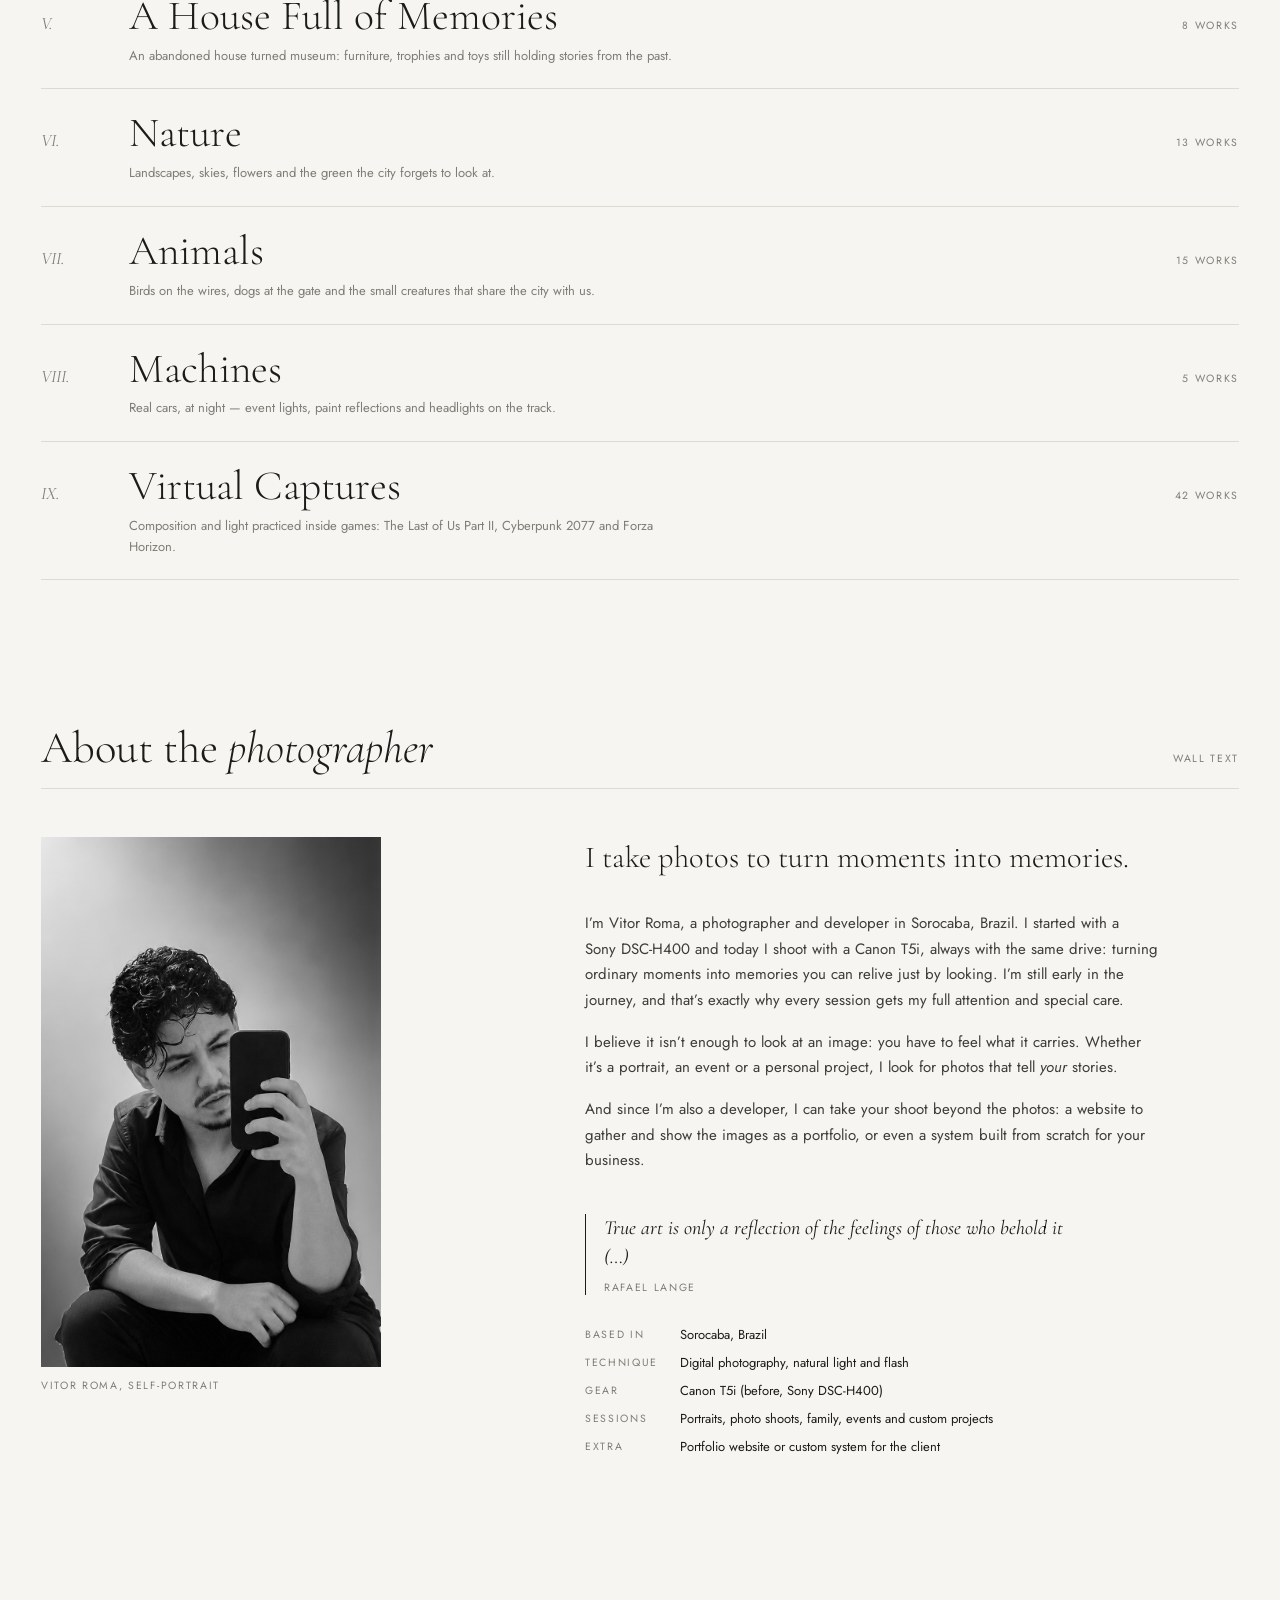
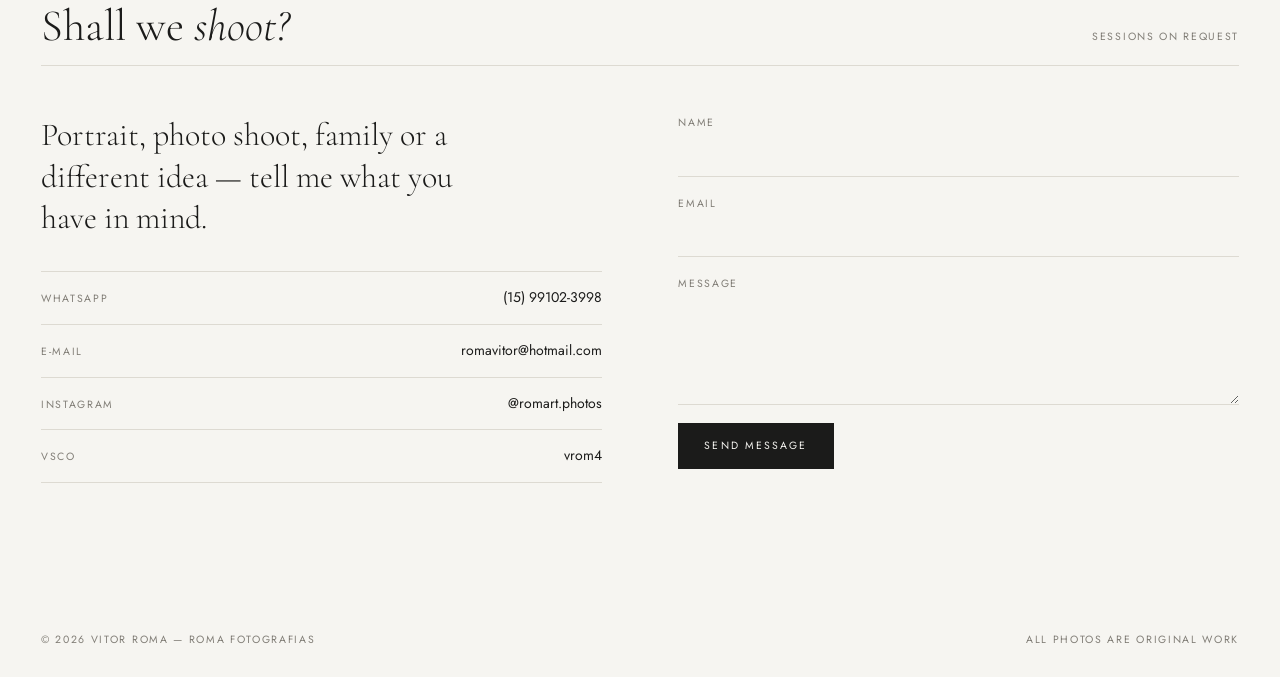
==== commit 5303e8c9: "feat(idioma): site em português e inglês, com seletor PT | EN no menu - assets/idioma.js decide o id" ====
--- a/index.html
+++ b/index.html
@@ -3,9 +3,12 @@
 <head>
     <meta charset="UTF-8">
     <meta name="viewport" content="width=device-width, initial-scale=1.0">
-    <title>Vitor Roma — Fotografia | Sorocaba/SP</title>
-    <meta name="description" content="Exposição permanente de Vitor Roma, fotógrafo em Sorocaba/SP: retratos, cidade, natureza e noites de flash. Sessões e ensaios sob consulta.">
+    <title data-i18n="titulo-inicio">Vitor Roma — Fotografia | Sorocaba/SP</title>
+    <meta name="description" data-i18n-attr="content:desc-inicio" content="Exposição permanente de Vitor Roma, fotógrafo em Sorocaba/SP: retratos, cidade, natureza e noites de flash. Sessões e ensaios sob consulta.">
     <link rel="canonical" href="https://romavitordev.github.io/romafotografias/">
+    <link rel="alternate" hreflang="pt-BR" href="https://romavitordev.github.io/romafotografias/">
+    <link rel="alternate" hreflang="en" href="https://romavitordev.github.io/romafotografias/?lang=en">
+    <link rel="alternate" hreflang="x-default" href="https://romavitordev.github.io/romafotografias/">
     <link rel="icon" type="image/svg+xml" href="favicon.svg">
     <link rel="icon" type="image/png" sizes="32x32" href="favicon.png">
     <link rel="shortcut icon" href="favicon.ico">
@@ -24,6 +27,7 @@
     <link rel="preconnect" href="https://fonts.gstatic.com" crossorigin>
     <link href="https://fonts.googleapis.com/css2?family=Cormorant+Garamond:ital,wght@0,300;0,400;1,300;1,400&family=Jost:wght@400;500&display=swap" rel="stylesheet">
     <link rel="stylesheet" href="assets/styles.css">
+    <script src="assets/idioma.js"></script>
     <link rel="preload" href="galeria/fotos.json" as="fetch" crossorigin>
     <!-- Abertura: decide antes da primeira pintura (uma vez por sessão).
          Se o main.js nunca carregar, a tela some sozinha em 6s. -->
@@ -56,32 +60,36 @@
         <div class="intro-barra"><i></i></div>
     </div>
 
-    <a class="pular" href="#obras">Pular para as obras</a>
+    <a class="pular" href="#obras" data-i18n="pular">Pular para as obras</a>
 
     <header class="topo">
-        <a class="assinatura" href="index.html" aria-label="Vitor Roma — início">
+        <a class="assinatura" href="index.html" aria-label="Vitor Roma — início" data-i18n-attr="aria-label:inicio">
             <strong>Vitor Roma</strong>
-            <span>Fotografia · Sorocaba, SP</span>
+            <span data-i18n="assinatura">Fotografia · Sorocaba, SP</span>
         </a>
-        <nav class="menu" aria-label="Navegação principal">
-            <a href="#obras">Obras</a>
-            <a href="#salas">Salas</a>
-            <a href="#sobre">Sobre</a>
-            <a href="#contato">Contato</a>
+        <nav class="menu" aria-label="Navegação principal" data-i18n-attr="aria-label:nav">
+            <a href="#obras" data-i18n="nav-obras">Obras</a>
+            <a href="#salas" data-i18n="nav-salas">Salas</a>
+            <a href="#sobre" data-i18n="nav-sobre">Sobre</a>
+            <a href="#contato" data-i18n="nav-contato">Contato</a>
+            <span class="idiomas" role="group" aria-label="Idioma" data-i18n-attr="aria-label:idiomas">
+                <a href="?lang=pt" hreflang="pt-BR" lang="pt-BR" data-idioma="pt" title="Português">PT</a>
+                <a href="?lang=en" hreflang="en" lang="en" data-idioma="en" title="English">EN</a>
+            </span>
         </nav>
     </header>
 
     <main>
         <section class="abertura" aria-labelledby="titulo-expo">
-            <p class="rotulo">Exposição permanente · 2024 — <span data-ano>2026</span></p>
-            <h1 id="titulo-expo">Fotografando <em>a vida.</em></h1>
-            <p class="texto">
+            <p class="rotulo" data-i18n="expo-rotulo">Exposição permanente · 2024 — <span data-ano>2026</span></p>
+            <h1 id="titulo-expo" data-i18n="expo-titulo">Fotografando <em>a vida.</em></h1>
+            <p class="texto" data-i18n="expo-texto">
                 Retratos de quem está perto, a cidade que a gente atravessa sem olhar,
                 bichos, flores e algumas noites de flash. Entre, sem pressa.
             </p>
         </section>
 
-        <section id="obras" aria-label="Obras em destaque">
+        <section id="obras" aria-label="Obras em destaque" data-i18n-attr="aria-label:destaques">
             <div id="parede-destaques" class="parede">
                 <noscript><p class="rotulo">Ative o JavaScript para ver a exposição — ou veja as fotos no
                 <a href="https://instagram.com/romart.photos">Instagram</a>.</p></noscript>
@@ -90,7 +98,7 @@
 
         <section id="salas" class="secao" aria-labelledby="titulo-salas">
             <div class="secao-cabeca">
-                <h2 id="titulo-salas">As <em>salas</em></h2>
+                <h2 id="titulo-salas" data-i18n="salas-titulo">As <em>salas</em></h2>
                 <p class="rotulo" id="contagem-obras"></p>
             </div>
             <ol id="indice-salas" class="salas"></ol>
@@ -98,19 +106,19 @@
 
         <section id="sobre" class="secao" aria-labelledby="titulo-sobre">
             <div class="secao-cabeca">
-                <h2 id="titulo-sobre">Sobre o <em>fotógrafo</em></h2>
-                <p class="rotulo">Texto de parede</p>
+                <h2 id="titulo-sobre" data-i18n="sobre-titulo">Sobre o <em>fotógrafo</em></h2>
+                <p class="rotulo" data-i18n="sobre-rotulo">Texto de parede</p>
             </div>
             <div class="sobre">
                 <figure>
                     <img src="perfil/selfie.jpg" alt="Vitor Roma" width="865" height="1350" loading="lazy">
-                    <figcaption class="rotulo">Vitor Roma, autorretrato</figcaption>
+                    <figcaption class="rotulo" data-i18n="sobre-legenda">Vitor Roma, autorretrato</figcaption>
                 </figure>
                 <div class="texto">
-                    <p class="grande">
+                    <p class="grande" data-i18n="sobre-grande">
                         Fotografo para transformar instantes em memórias.
                     </p>
-                    <p>
+                    <p data-i18n="sobre-1">
                         Sou Vitor Roma, fotógrafo e desenvolvedor em Sorocaba. Comecei com uma
                         <span class="inteiro">Sony DSC-H400</span> e hoje fotografo com uma
                         <span class="inteiro">Canon T5i</span>, sempre com a mesma vontade:
@@ -118,21 +126,21 @@
                         ao olhar. Ainda estou no começo da jornada, e é justamente por isso que
                         cada sessão recebe atenção total e um carinho especial.
                     </p>
-                    <p>
+                    <p data-i18n="sobre-2">
                         Acredito que não basta olhar uma imagem: é preciso sentir o que ela carrega.
                         Seja num retrato, num evento ou num projeto autoral, busco fotos que contem
                         as <em>suas</em> histórias.
                     </p>
-                    <p>
+                    <p data-i18n="sobre-3">
                         E, por ser também desenvolvedor, posso levar o seu ensaio além das fotos:
                         um site para reunir e mostrar as imagens como portfólio, ou até um sistema
                         pensado do zero para o seu negócio.
                     </p>
-                    <blockquote>
+                    <blockquote data-i18n="citacao">
                         A verdadeira arte é só um reflexo dos sentimentos de quem a contempla (…)
                         <cite>Rafael Lange</cite>
                     </blockquote>
-                    <dl class="ficha">
+                    <dl class="ficha" data-i18n="ficha">
                         <dt>Base</dt><dd>Sorocaba, SP</dd>
                         <dt>Técnica</dt><dd>Fotografia digital, luz natural e flash</dd>
                         <dt>Equipamento</dt><dd><span class="inteiro">Canon T5i</span> (antes, <span class="inteiro">Sony DSC-H400</span>)</dd>
@@ -145,14 +153,14 @@
 
         <section id="contato" class="secao" aria-labelledby="titulo-contato">
             <div class="secao-cabeca">
-                <h2 id="titulo-contato">Vamos <em>fotografar?</em></h2>
-                <p class="rotulo">Sessões sob consulta</p>
+                <h2 id="titulo-contato" data-i18n="contato-titulo">Vamos <em>fotografar?</em></h2>
+                <p class="rotulo" data-i18n="contato-rotulo">Sessões sob consulta</p>
             </div>
             <div class="contato">
                 <div>
-                    <p class="convite">Retrato, ensaio, família ou uma ideia diferente — me conta o que você imagina.</p>
+                    <p class="convite" data-i18n="convite">Retrato, ensaio, família ou uma ideia diferente — me conta o que você imagina.</p>
                     <ul class="canais">
-                        <li><a href="https://wa.me/5515991023998?text=Oi%2C%20Vitor!%20Vi%20seu%20site%20e%20quero%20conversar%20sobre%20uma%20sess%C3%A3o%20de%20fotos." target="_blank" rel="noopener noreferrer"><span>WhatsApp</span><span>(15) 99102-3998</span></a></li>
+                        <li><a data-i18n-attr="href:whatsapp" href="https://wa.me/5515991023998?text=Oi%2C%20Vitor!%20Vi%20seu%20site%20e%20quero%20conversar%20sobre%20uma%20sess%C3%A3o%20de%20fotos." target="_blank" rel="noopener noreferrer"><span>WhatsApp</span><span>(15) 99102-3998</span></a></li>
                         <li><a href="mailto:romavitor@hotmail.com"><span>E-mail</span><span>romavitor@hotmail.com</span></a></li>
                         <li><a href="https://instagram.com/romart.photos" target="_blank" rel="noopener noreferrer"><span>Instagram</span><span>@romart.photos</span></a></li>
                         <li><a href="https://vsco.co/vrom4/gallery" target="_blank" rel="noopener noreferrer"><span>VSCO</span><span>vrom4</span></a></li>
@@ -160,13 +168,13 @@
                 </div>
 
                 <form id="form-contato" class="form" action="https://formspree.io/f/xzdjebek" method="POST">
-                    <label><span class="rotulo">Nome</span><input type="text" name="nome" autocomplete="name" required></label>
-                    <label><span class="rotulo">E-mail</span><input type="email" name="email" autocomplete="email" required></label>
-                    <label><span class="rotulo">Mensagem</span><textarea name="mensagem" required></textarea></label>
+                    <label><span class="rotulo" data-i18n="form-nome">Nome</span><input type="text" name="nome" autocomplete="name" required></label>
+                    <label><span class="rotulo" data-i18n="form-email">E-mail</span><input type="email" name="email" autocomplete="email" required></label>
+                    <label><span class="rotulo" data-i18n="form-mensagem">Mensagem</span><textarea name="mensagem" required></textarea></label>
                     <input type="hidden" name="_subject" value="Novo contato do site Roma Fotografias">
                     <!-- honeypot do Formspree: invisível para pessoas; se vier preenchido, o envio é descartado -->
                     <input type="text" name="_gotcha" class="isca" tabindex="-1" autocomplete="off" aria-hidden="true">
-                    <button type="submit">Enviar mensagem</button>
+                    <button type="submit" data-i18n="form-enviar">Enviar mensagem</button>
                     <p id="form-status" class="form-status" role="status" aria-live="polite"></p>
                 </form>
             </div>
@@ -175,24 +183,26 @@
 
     <footer class="rodape">
         <p class="rotulo">© <span data-ano>2026</span> Vitor Roma — Roma Fotografias</p>
-        <p class="rotulo">Todas as fotos são autorais</p>
+        <p class="rotulo" data-i18n="rodape-autorais">Todas as fotos são autorais</p>
     </footer>
 
-    <div id="lightbox" class="lightbox" role="dialog" aria-modal="true" aria-label="Obra ampliada" aria-hidden="true">
+    <div id="lightbox" class="lightbox" role="dialog" aria-modal="true" aria-label="Obra ampliada" data-i18n-attr="aria-label:lightbox" aria-hidden="true">
         <div class="lb-topo">
             <span class="rotulo lb-contador"></span>
-            <button class="fechar" type="button">Fechar ✕</button>
+            <button class="fechar" type="button" data-i18n="fechar">Fechar ✕</button>
         </div>
         <div class="lb-palco"><img src="" alt=""></div>
         <div class="lb-base">
             <p class="rotulo lb-legenda"><b></b><span></span></p>
             <div class="lb-nav">
-                <button class="ant" type="button">← Anterior</button>
-                <button class="prox" type="button">Próxima →</button>
+                <button class="ant" type="button" data-i18n="anterior">← Anterior</button>
+                <button class="prox" type="button" data-i18n="proxima">Próxima →</button>
             </div>
         </div>
     </div>
 
     <script src="assets/main.js" defer></script>
+    <!-- estatísticas (GoatCounter): acessos e fotos abertas; sem cookies. Painel: views.html -->
+    <script data-goatcounter="https://vitorroma.goatcounter.com/count" async src="https://gc.zgo.at/count.js"></script>
 </body>
 </html>
--- a/assets/styles.css
+++ b/assets/styles.css
@@ -101,6 +101,19 @@
 .menu a { color: var(--suave); transition: color 0.25s; }
 .menu a:hover,
 .menu a[aria-current] { color: var(--tinta); }
+
+/* Idioma (PT | EN): separado das seções por um fio, o atual em tinta. */
+.idiomas {
+  display: inline-flex;
+  gap: 10px;
+  padding-left: clamp(14px, 2vw, 28px);
+  border-left: 1px solid var(--linha);
+}
+.idiomas a { padding: 0 2px; }
+
+/* Enquanto o idioma.js troca os textos pro inglês, nada de português piscando. */
+html.i18n-carregando body { visibility: hidden; }
+html[lang="en"] .sala-cabeca:not(.traduzida) :is(h1, .desc) { visibility: hidden; }
 
 /* ---------- Abertura da exposição ---------- */
 .abertura {
@@ -458,6 +471,7 @@
   line-height: 1.3;
 }
 .lb-nav { display: flex; gap: 22px; flex-shrink: 0; }
+.lb-link { margin-left: auto; }
 
 /* ---------- Abertura (marca no centro → cortina sobe) ---------- */
 .intro-tela { display: none; }
